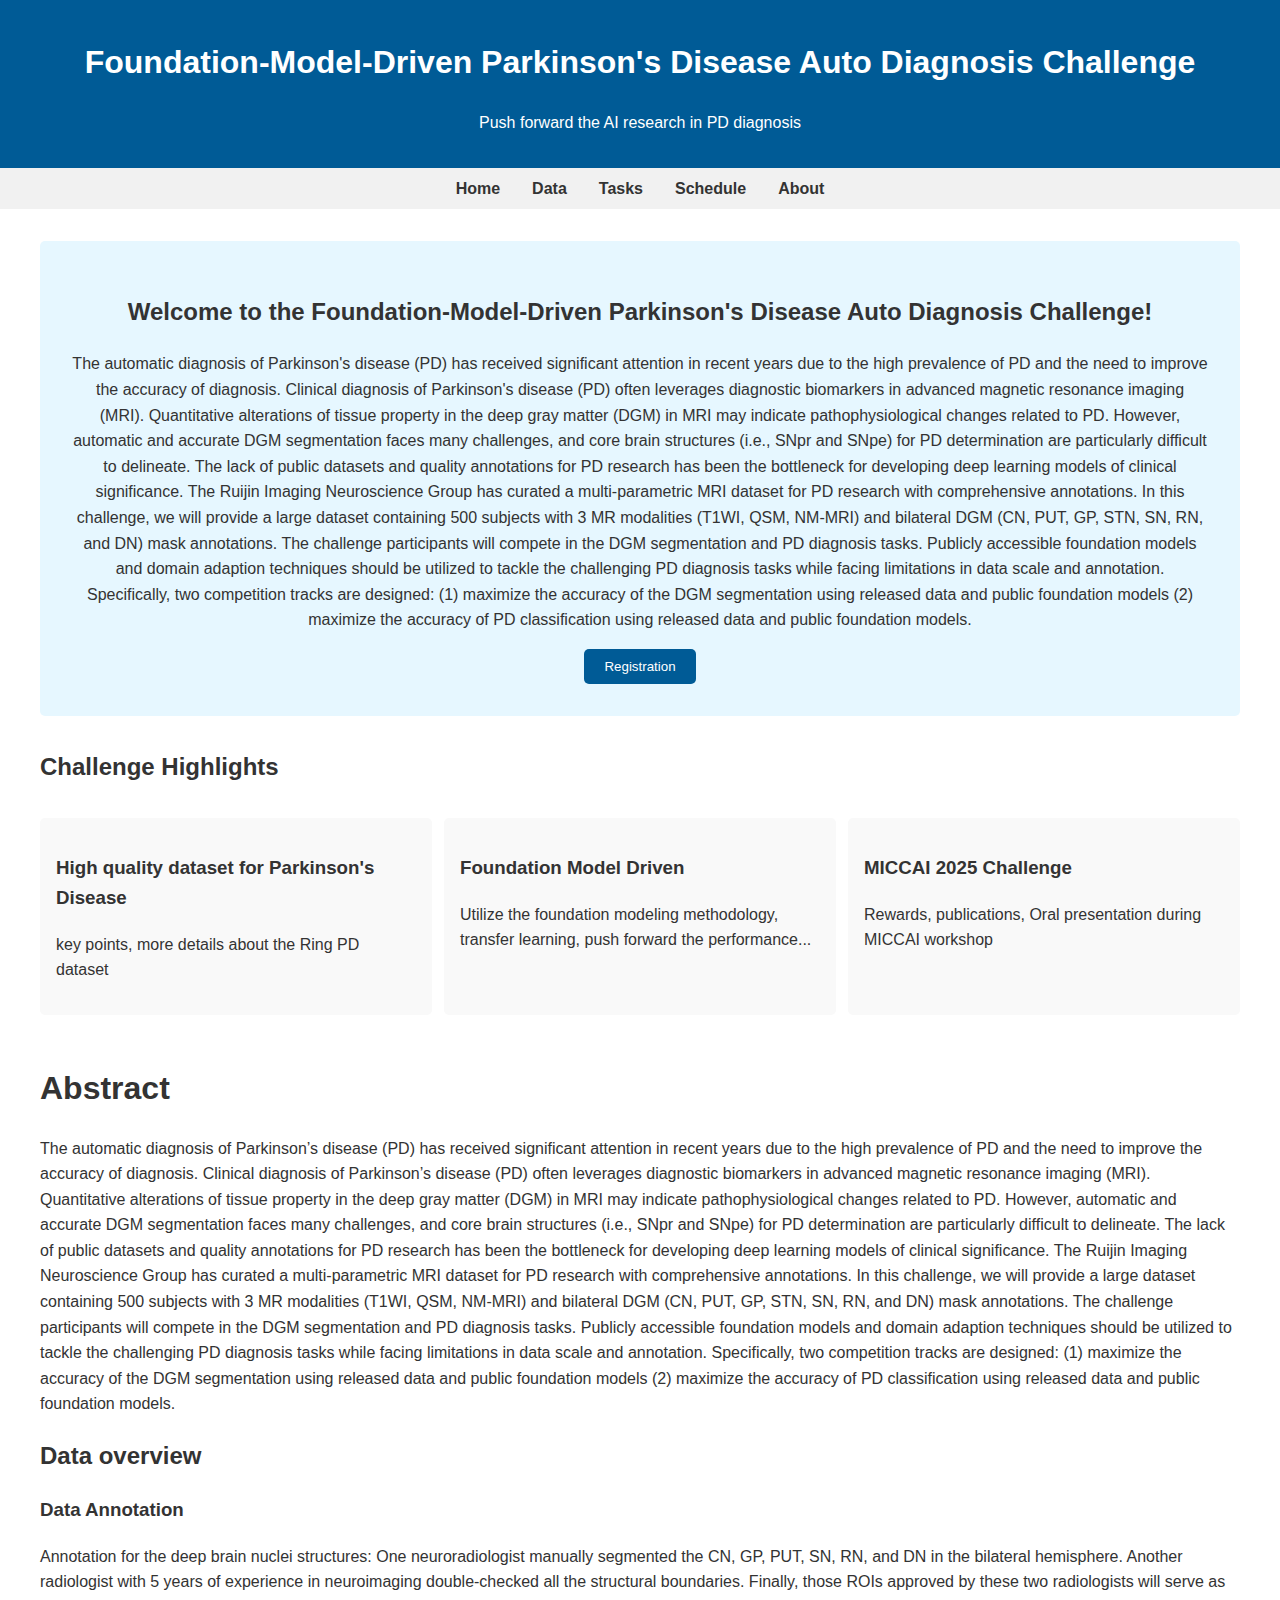
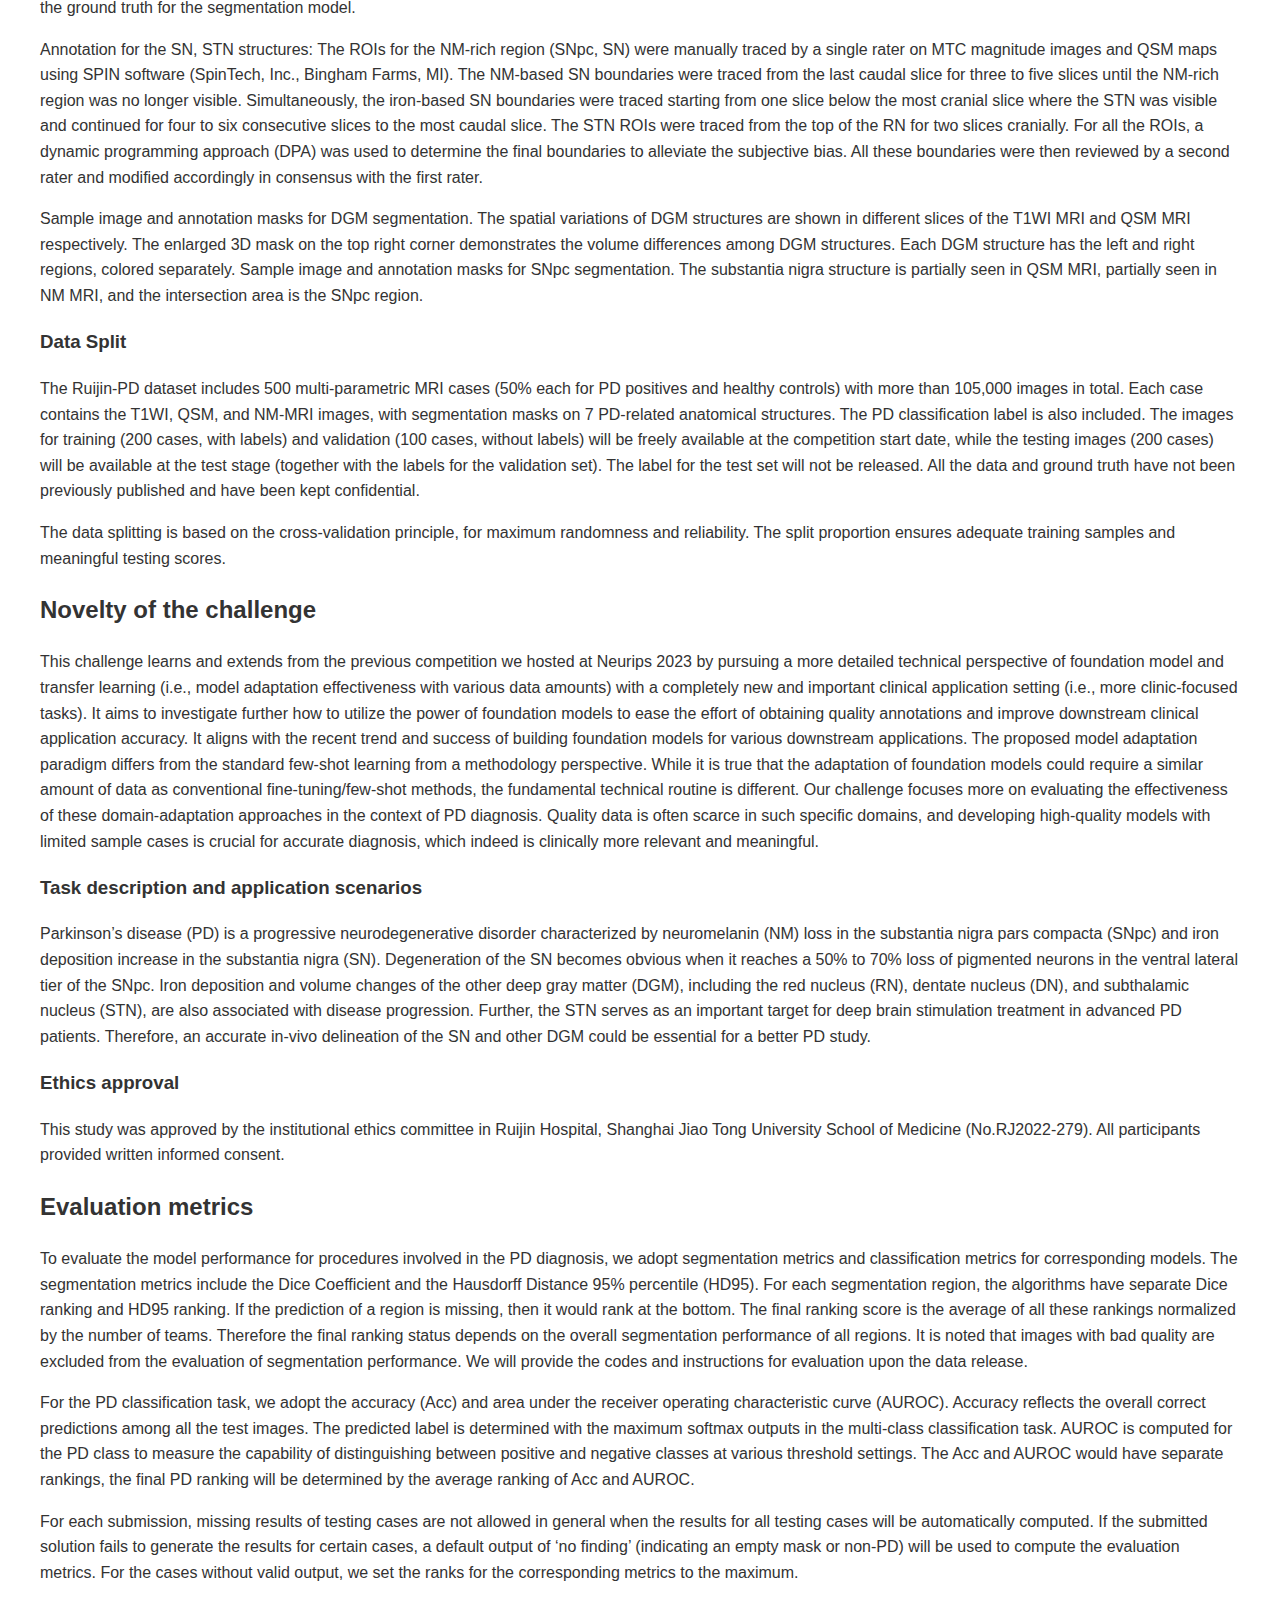
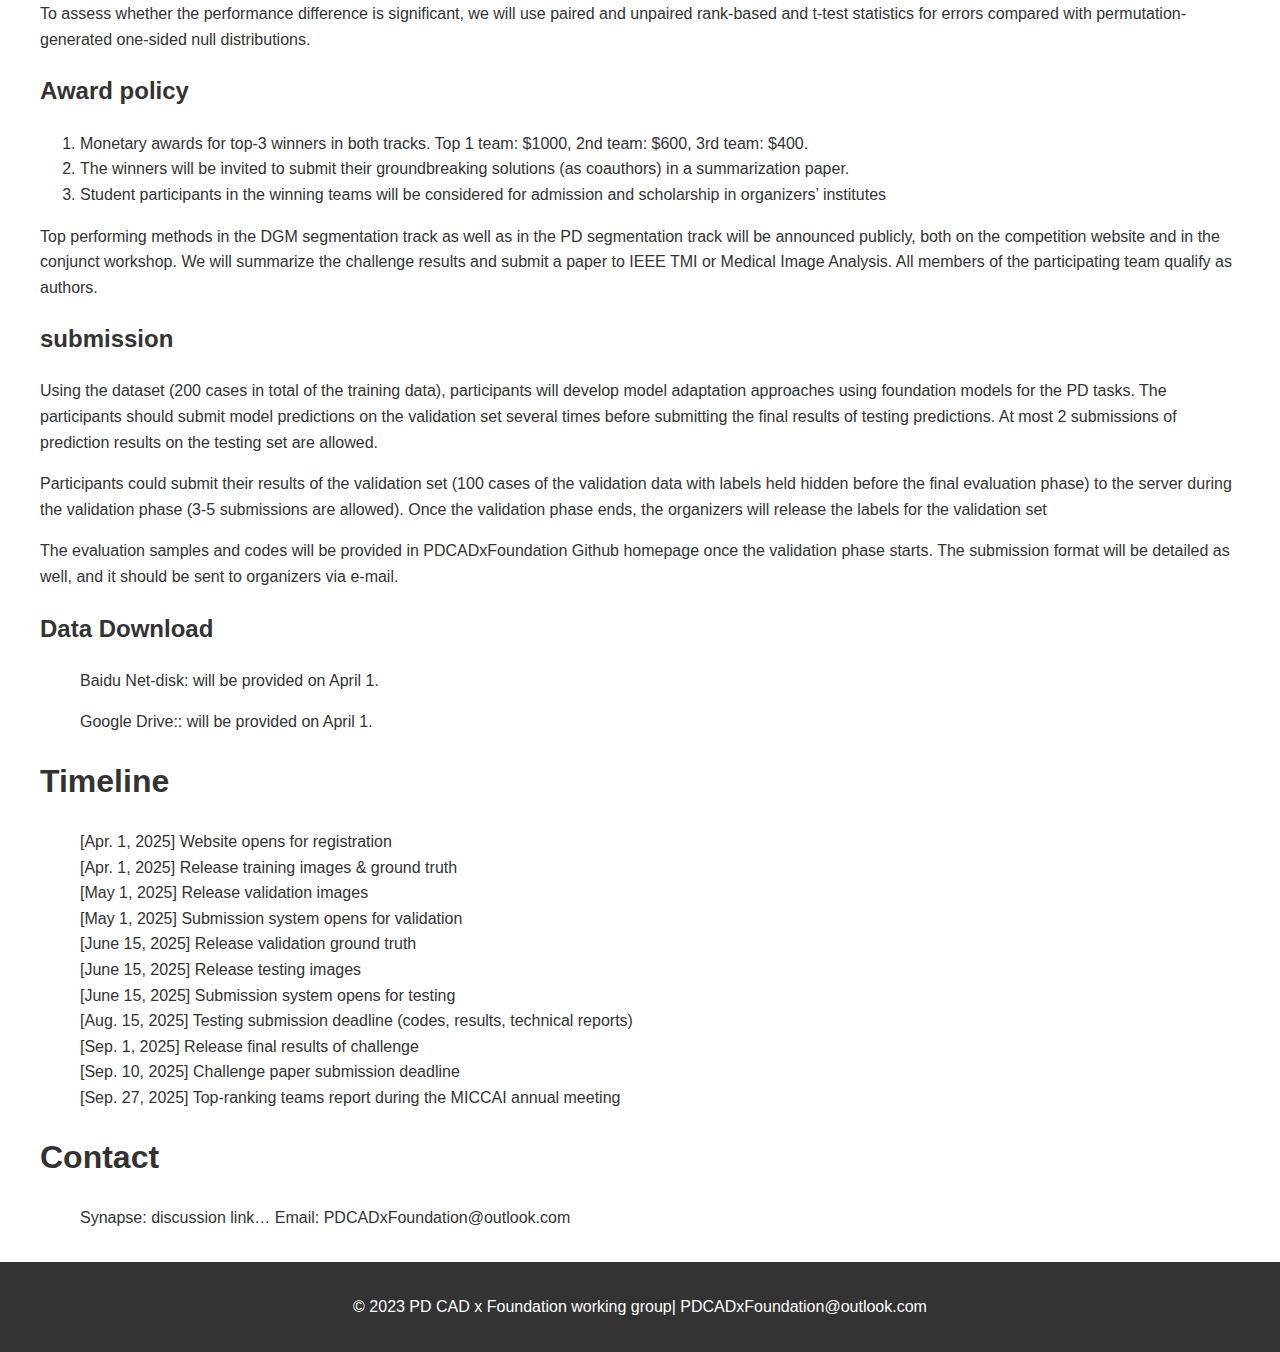
==== challenges/PDCADxFoundation-html/index.html @ 7769166e "deepseek" ====
<!DOCTYPE html>
<html lang="zh-CN">
<head>
    <meta charset="UTF-8">
    <meta name="viewport" content="width=device-width, initial-scale=1.0">
    <title>Foundation-Model-Driven Parkinson's Disease Auto Diagnosis Challenge </title>
    <style>
        body {
            font-family: 'Arial', sans-serif;
            line-height: 1.6;
            margin: 0;
            padding: 0;
            color: #333;
        }
        header {
            background-color: #005b96;
            color: white;
            padding: 1rem 0;
            text-align: center;
        }
        nav {
            background-color: #f1f1f1;
            padding: 0.5rem;
        }
        nav ul {
            list-style-type: none;
            margin: 0;
            padding: 0;
            display: flex;
            justify-content: center;
        }
        nav li {
            margin: 0 1rem;
        }
        nav a {
            text-decoration: none;
            color: #333;
            font-weight: bold;
        }
        nav a:hover {
            color: #005b96;
        }
        .container {
            max-width: 1200px;
            margin: 2rem auto;
            padding: 0 1rem;
        }
        .hero {
            background-color: #e6f7ff;
            padding: 2rem;
            border-radius: 5px;
            margin-bottom: 2rem;
            text-align: center;
        }
        .features {
            display: flex;
            flex-wrap: wrap;
            justify-content: space-between;
            margin-top: 2rem;
        }
        .feature {
            flex-basis: 30%;
            margin-bottom: 1rem;
            padding: 1rem;
            background-color: #f9f9f9;
            border-radius: 5px;
        }
        footer {
            background-color: #333;
            color: white;
            text-align: center;
            padding: 1rem 0;
            margin-top: 2rem;
        }
    </style>
</head>
<body>
    <header>
        <h1>Foundation-Model-Driven Parkinson's Disease Auto Diagnosis Challenge</h1>
        <p>Push forward the AI research in PD diagnosis</p>
    </header>

    <nav>
        <ul>
            <li><a href="index.html">Home</a></li>
            <li><a href="dataset.html">Data</a></li>
            <li><a href="tasks.html">Tasks</a></li>
            <li><a href="schedule.html">Schedule</a></li>
            <li><a href="about.html">About</a></li>
        </ul>
    </nav>

    <div class="container">
        <section class="hero">
            <h2>Welcome to the Foundation-Model-Driven Parkinson's Disease Auto Diagnosis Challenge!</h2>
            <p>
The automatic diagnosis of Parkinson's disease (PD) has received significant attention in recent years due to the
high prevalence of PD and the need to improve the accuracy of diagnosis. Clinical diagnosis of Parkinson's disease
(PD) often leverages diagnostic biomarkers in advanced magnetic resonance imaging (MRI). Quantitative
alterations of tissue property in the deep gray matter (DGM) in MRI may indicate pathophysiological changes
related to PD. However, automatic and accurate DGM segmentation faces many challenges, and core brain
structures (i.e., SNpr and SNpe) for PD determination are particularly difficult to delineate. The lack of public
datasets and quality annotations for PD research has been the bottleneck for developing deep learning models of
clinical significance. The Ruijin Imaging Neuroscience Group has curated a multi-parametric MRI dataset for PD
research with comprehensive annotations. In this challenge, we will provide a large dataset containing 500
subjects with 3 MR modalities (T1WI, QSM, NM-MRI) and bilateral DGM (CN, PUT, GP, STN, SN, RN, and DN) mask
annotations. The challenge participants will compete in the DGM segmentation and PD diagnosis tasks. Publicly
accessible foundation models and domain adaption techniques should be utilized to tackle the challenging PD
diagnosis tasks while facing limitations in data scale and annotation. Specifically, two competition tracks are
designed: (1) maximize the accuracy of the DGM segmentation using released data and public foundation models
(2) maximize the accuracy of PD classification using released data and public foundation models.

</p>
            <button style="background-color: #005b96; color: white; border: none; padding: 10px 20px; border-radius: 5px; cursor: pointer;">Registration</button>
        </section>

        <h2>Challenge Highlights</h2>
        <div class="features">
            <div class="feature">
                <h3>High quality dataset for Parkinson's Disease</h3>
                <p>key points, more details about the Ring PD dataset</p>
            </div>
            <div class="feature">
                <h3>Foundation Model Driven</h3>
                <p>Utilize the foundation modeling methodology, transfer learning, push forward the performance... </p>
            </div>
            <div class="feature">
                <h3>MICCAI 2025 Challenge</h3>
                <p>Rewards, publications, Oral presentation during MICCAI workshop </p>
            </div>
        </div>

        <section style="margin-top: 2rem;">



        <h1 id="abstract">Abstract</h1>
<p>The automatic diagnosis of Parkinson’s disease (PD) has received significant attention in recent years due to the high prevalence of PD and the need to improve the accuracy of diagnosis. Clinical diagnosis of Parkinson’s disease (PD) often leverages diagnostic biomarkers in advanced magnetic resonance imaging (MRI). Quantitative alterations of tissue property in the deep gray matter (DGM) in MRI may indicate pathophysiological changes related to PD. However, automatic and accurate DGM segmentation faces many challenges, and core brain structures (i.e., SNpr and SNpe) for PD determination are particularly difficult to delineate. The lack of public datasets and quality annotations for PD research has been the bottleneck for developing deep learning models of clinical significance. The Ruijin Imaging Neuroscience Group has curated a multi-parametric MRI dataset for PD research with comprehensive annotations. In this challenge, we will provide a large dataset containing 500 subjects with 3 MR modalities (T1WI, QSM, NM-MRI) and bilateral DGM (CN, PUT, GP, STN, SN, RN, and DN) mask annotations. The challenge participants will compete in the DGM segmentation and PD diagnosis tasks. Publicly accessible foundation models and domain adaption techniques should be utilized to tackle the challenging PD diagnosis tasks while facing limitations in data scale and annotation. Specifically, two competition tracks are designed: (1) maximize the accuracy of the DGM segmentation using released data and public foundation models (2) maximize the accuracy of PD classification using released data and public foundation models.</p>
<h2 id="data-overview">Data overview</h2>
<h3 id="data-annotation">Data Annotation</h3>
<p>Annotation for the deep brain nuclei structures: One neuroradiologist manually segmented the CN, GP, PUT, SN, RN, and DN in the bilateral hemisphere. Another radiologist with 5 years of experience in neuroimaging double-checked all the structural boundaries. Finally, those ROIs approved by these two radiologists will serve as the ground truth for the segmentation model.</p>
<p>Annotation for the SN, STN structures: The ROIs for the NM-rich region (SNpc, SN) were manually traced by a single rater on MTC magnitude images and QSM maps using SPIN software (SpinTech, Inc., Bingham Farms, MI). The NM-based SN boundaries were traced from the last caudal slice for three to five slices until the NM-rich region was no longer visible. Simultaneously, the iron-based SN boundaries were traced starting from one slice below the most cranial slice where the STN was visible and continued for four to six consecutive slices to the most caudal slice. The STN ROIs were traced from the top of the RN for two slices cranially. For all the ROIs, a dynamic programming approach (DPA) was used to determine the final boundaries to alleviate the subjective bias. All these boundaries were then reviewed by a second rater and modified accordingly in consensus with the first rater.</p>
<p>Sample image and annotation masks for DGM segmentation. The spatial variations of DGM structures are shown in different slices of the T1WI MRI and QSM MRI respectively. The enlarged 3D mask on the top right corner demonstrates the volume differences among DGM structures. Each DGM structure has the left and right regions, colored separately. Sample image and annotation masks for SNpc segmentation. The substantia nigra structure is partially seen in QSM MRI, partially seen in NM MRI, and the intersection area is the SNpc region.</p>
<h3 id="data-split">Data Split</h3>
<p>The Ruijin-PD dataset includes 500 multi-parametric MRI cases (50% each for PD positives and healthy controls) with more than 105,000 images in total. Each case contains the T1WI, QSM, and NM-MRI images, with segmentation masks on 7 PD-related anatomical structures. The PD classification label is also included. The images for training (200 cases, with labels) and validation (100 cases, without labels) will be freely available at the competition start date, while the testing images (200 cases) will be available at the test stage (together with the labels for the validation set). The label for the test set will not be released. All the data and ground truth have not been previously published and have been kept confidential.</p>
<p>The data splitting is based on the cross-validation principle, for maximum randomness and reliability. The split proportion ensures adequate training samples and meaningful testing scores.</p>
<h2 id="novelty-of-the-challenge">Novelty of the challenge</h2>
<p>This challenge learns and extends from the previous competition we hosted at Neurips 2023 by pursuing a more detailed technical perspective of foundation model and transfer learning (i.e., model adaptation effectiveness with various data amounts) with a completely new and important clinical application setting (i.e., more clinic-focused tasks). It aims to investigate further how to utilize the power of foundation models to ease the effort of obtaining quality annotations and improve downstream clinical application accuracy. It aligns with the recent trend and success of building foundation models for various downstream applications. The proposed model adaptation paradigm differs from the standard few-shot learning from a methodology perspective. While it is true that the adaptation of foundation models could require a similar amount of data as conventional fine-tuning/few-shot methods, the fundamental technical routine is different. Our challenge focuses more on evaluating the effectiveness of these domain-adaptation approaches in the context of PD diagnosis. Quality data is often scarce in such specific domains, and developing high-quality models with limited sample cases is crucial for accurate diagnosis, which indeed is clinically more relevant and meaningful.</p>
<h3 id="task-description-and-application-scenarios">Task description and application scenarios</h3>
<p>Parkinson’s disease (PD) is a progressive neurodegenerative disorder characterized by neuromelanin (NM) loss in the substantia nigra pars compacta (SNpc) and iron deposition increase in the substantia nigra (SN). Degeneration of the SN becomes obvious when it reaches a 50% to 70% loss of pigmented neurons in the ventral lateral tier of the SNpc. Iron deposition and volume changes of the other deep gray matter (DGM), including the red nucleus (RN), dentate nucleus (DN), and subthalamic nucleus (STN), are also associated with disease progression. Further, the STN serves as an important target for deep brain stimulation treatment in advanced PD patients. Therefore, an accurate in-vivo delineation of the SN and other DGM could be essential for a better PD study.</p>
<h3 id="ethics-approval">Ethics approval</h3>
<p>This study was approved by the institutional ethics committee in Ruijin Hospital, Shanghai Jiao Tong University School of Medicine (No.RJ2022-279). All participants provided written informed consent.</p>
<h2 id="evaluation-metrics">Evaluation metrics</h2>
<p>To evaluate the model performance for procedures involved in the PD diagnosis, we adopt segmentation metrics and classification metrics for corresponding models. The segmentation metrics include the Dice Coefficient and the Hausdorff Distance 95% percentile (HD95). For each segmentation region, the algorithms have separate Dice ranking and HD95 ranking. If the prediction of a region is missing, then it would rank at the bottom. The final ranking score is the average of all these rankings normalized by the number of teams. Therefore the final ranking status depends on the overall segmentation performance of all regions. It is noted that images with bad quality are excluded from the evaluation of segmentation performance. We will provide the codes and instructions for evaluation upon the data release.</p>
<p>For the PD classification task, we adopt the accuracy (Acc) and area under the receiver operating characteristic curve (AUROC). Accuracy reflects the overall correct predictions among all the test images. The predicted label is determined with the maximum softmax outputs in the multi-class classification task. AUROC is computed for the PD class to measure the capability of distinguishing between positive and negative classes at various threshold settings. The Acc and AUROC would have separate rankings, the final PD ranking will be determined by the average ranking of Acc and AUROC.</p>
<p>For each submission, missing results of testing cases are not allowed in general when the results for all testing cases will be automatically computed. If the submitted solution fails to generate the results for certain cases, a default output of ‘no finding’ (indicating an empty mask or non-PD) will be used to compute the evaluation metrics. For the cases without valid output, we set the ranks for the corresponding metrics to the maximum.</p>
<p>To assess whether the performance difference is significant, we will use paired and unpaired rank-based and t-test statistics for errors compared with permutation-generated one-sided null distributions.</p>
<h2 id="award-policy">Award policy</h2>
<ol type="1">
<li>Monetary awards for top-3 winners in both tracks. Top 1 team: $1000, 2nd team: $600, 3rd team: $400.<br />
</li>
<li>The winners will be invited to submit their groundbreaking solutions (as coauthors) in a summarization paper.</li>
<li>Student participants in the winning teams will be considered for admission and scholarship in organizers’ institutes</li>
</ol>
<p>Top performing methods in the DGM segmentation track as well as in the PD segmentation track will be announced publicly, both on the competition website and in the conjunct workshop. We will summarize the challenge results and submit a paper to IEEE TMI or Medical Image Analysis. All members of the participating team qualify as authors.</p>
<h2 id="submission">submission</h2>
<p>Using the dataset (200 cases in total of the training data), participants will develop model adaptation approaches using foundation models for the PD tasks. The participants should submit model predictions on the validation set several times before submitting the final results of testing predictions. At most 2 submissions of prediction results on the testing set are allowed.</p>
<p>Participants could submit their results of the validation set (100 cases of the validation data with labels held hidden before the final evaluation phase) to the server during the validation phase (3-5 submissions are allowed). Once the validation phase ends, the organizers will release the labels for the validation set</p>
<p>The evaluation samples and codes will be provided in PDCADxFoundation Github homepage once the validation phase starts. The submission format will be detailed as well, and it should be sent to organizers via e-mail.</p>
<h2 id="data-download">Data Download</h2>
<blockquote>
<p>Baidu Net-disk: will be provided on April 1.</p>
<p>Google Drive:: will be provided on April 1.</p>
</blockquote>
<h1 id="timeline">Timeline</h1>
<blockquote>
<p>[Apr. 1, 2025] Website opens for registration<br />
[Apr. 1, 2025] Release training images &amp; ground truth<br />
[May 1, 2025] Release validation images<br />
[May 1, 2025] Submission system opens for validation<br />
[June 15, 2025] Release validation ground truth<br />
[June 15, 2025] Release testing images<br />
[June 15, 2025] Submission system opens for testing<br />
[Aug. 15, 2025] Testing submission deadline (codes, results, technical reports)<br />
[Sep. 1, 2025] Release final results of challenge<br />
[Sep. 10, 2025] Challenge paper submission deadline<br />
[Sep. 27, 2025] Top-ranking teams report during the MICCAI annual meeting<br />
</p>
</blockquote>
<h1 id="contact">Contact</h1>
<blockquote>
<p>Synapse: discussion link… Email: PDCADxFoundation@outlook.com</p>
</blockquote>


        </section>

    </div>

    <footer>
        <p>&copy; 2023 PD CAD x Foundation working group| PDCADxFoundation@outlook.com  </p>
    </footer>
</body>
</html>
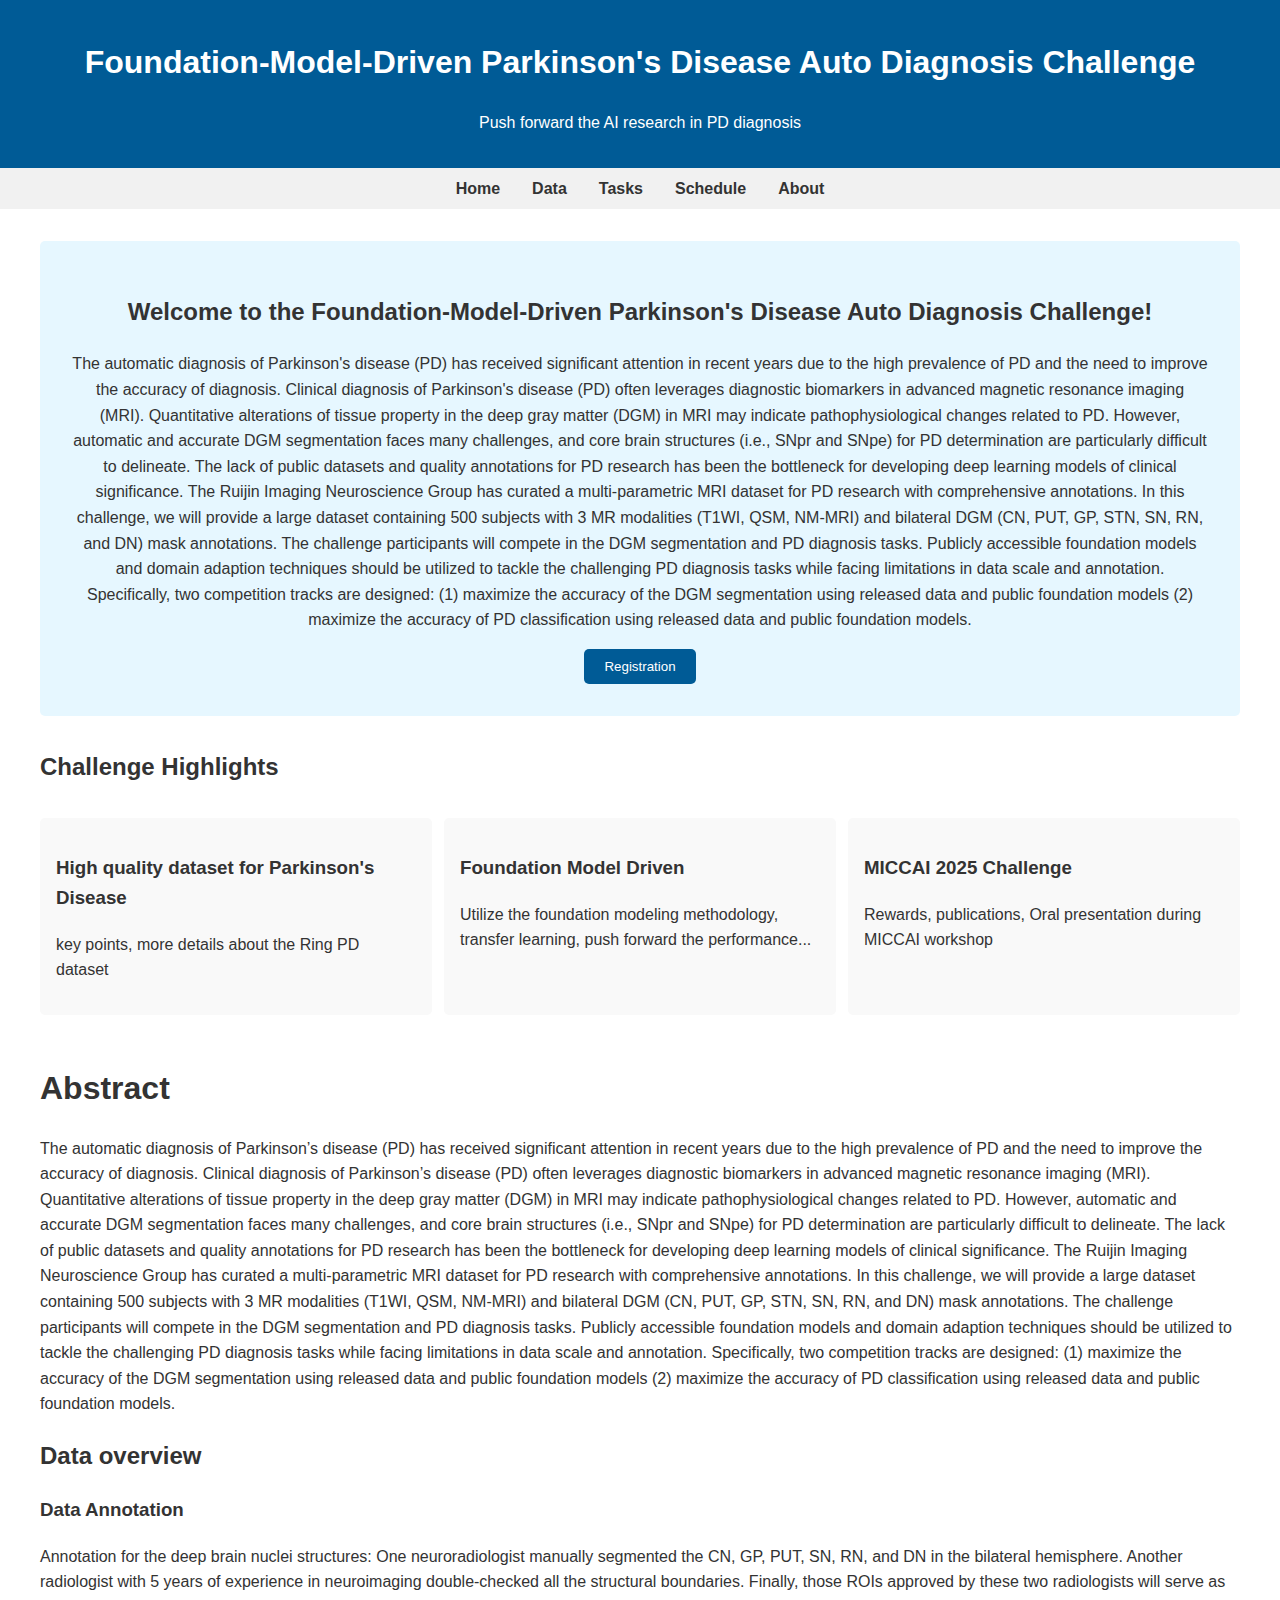
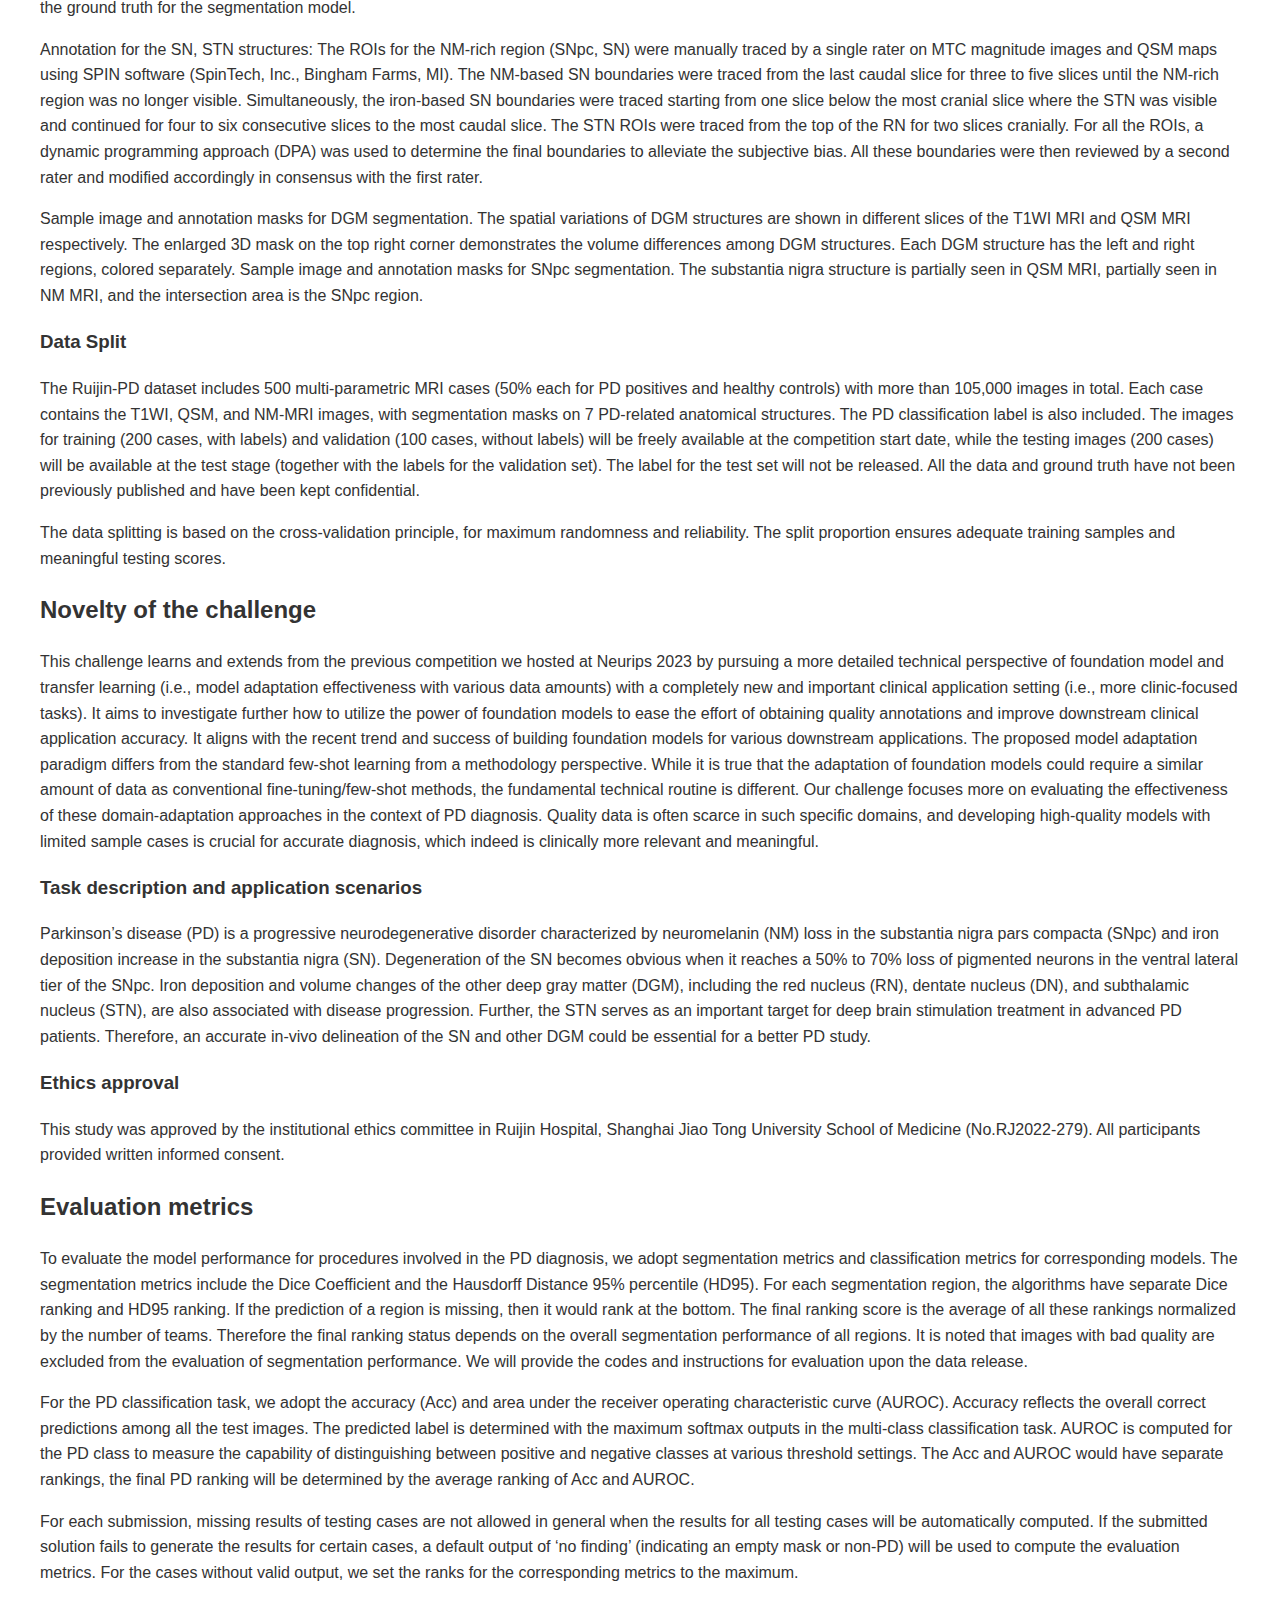
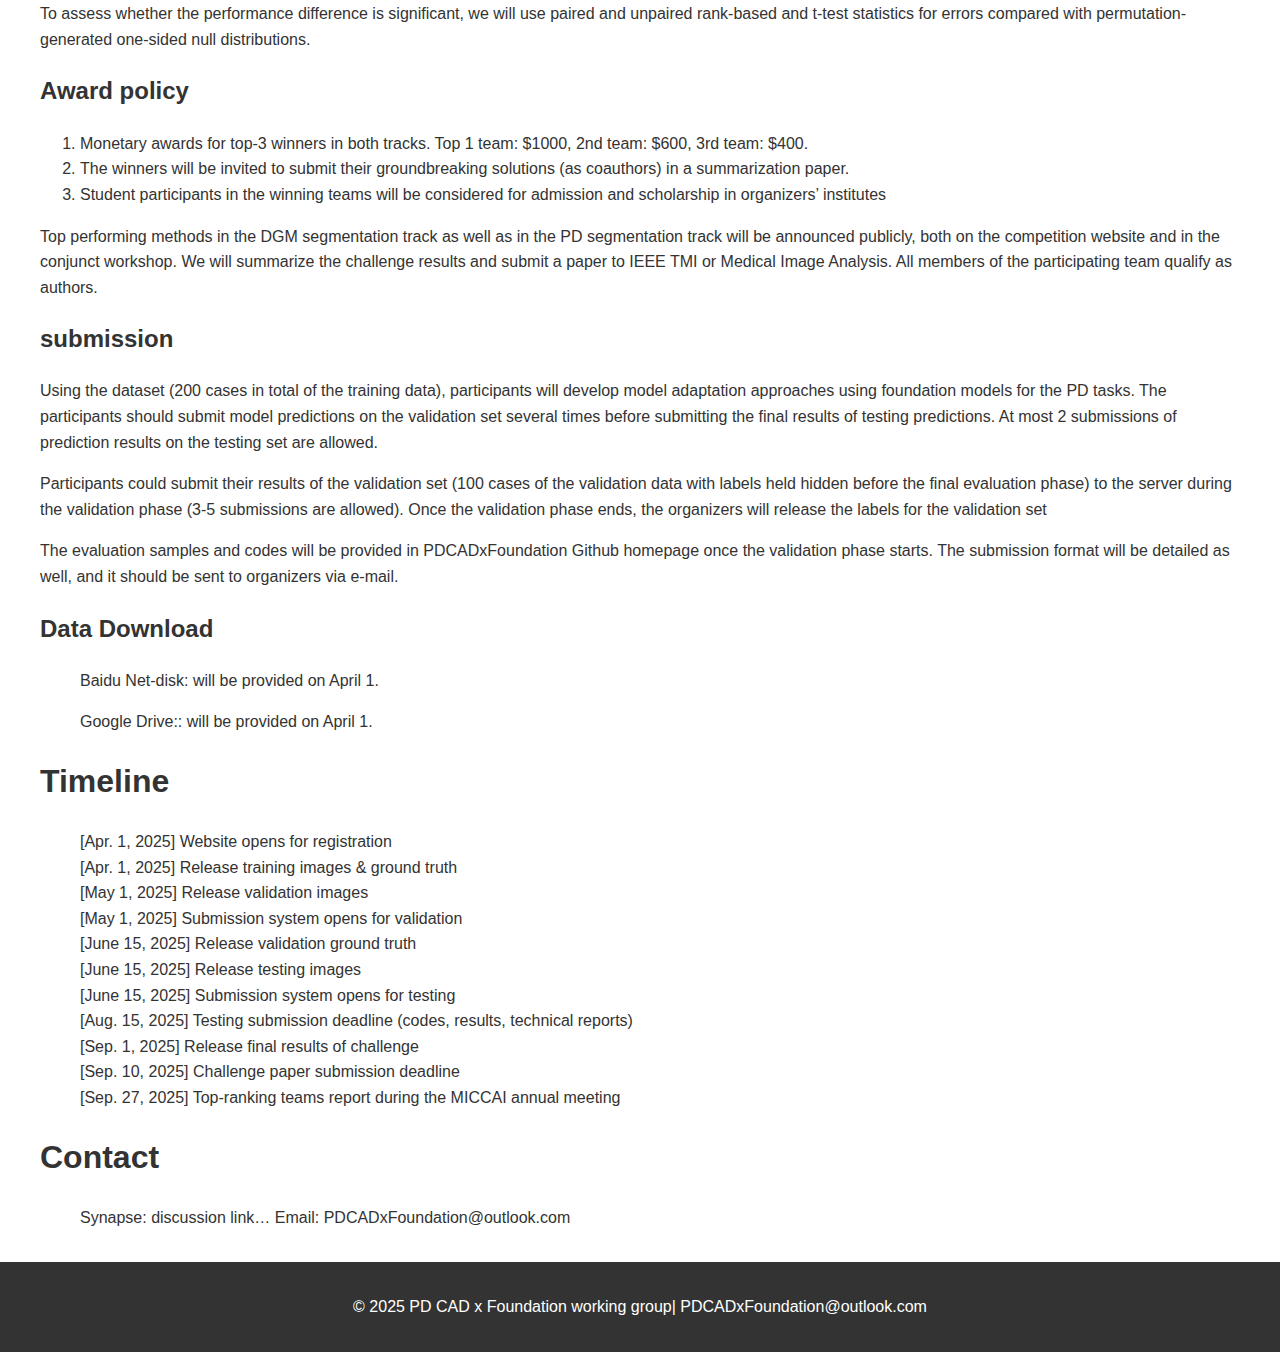
==== commit f0cafc2b: "deepseek" ====
--- a/challenges/PDCADxFoundation-html/index.html
+++ b/challenges/PDCADxFoundation-html/index.html
@@ -198,7 +198,7 @@
     </div>
 
     <footer>
-        <p>&copy; 2023 PD CAD x Foundation working group| PDCADxFoundation@outlook.com  </p>
+        <p>&copy; 2025 PD CAD x Foundation working group| PDCADxFoundation@outlook.com  </p>
     </footer>
 </body>
 </html>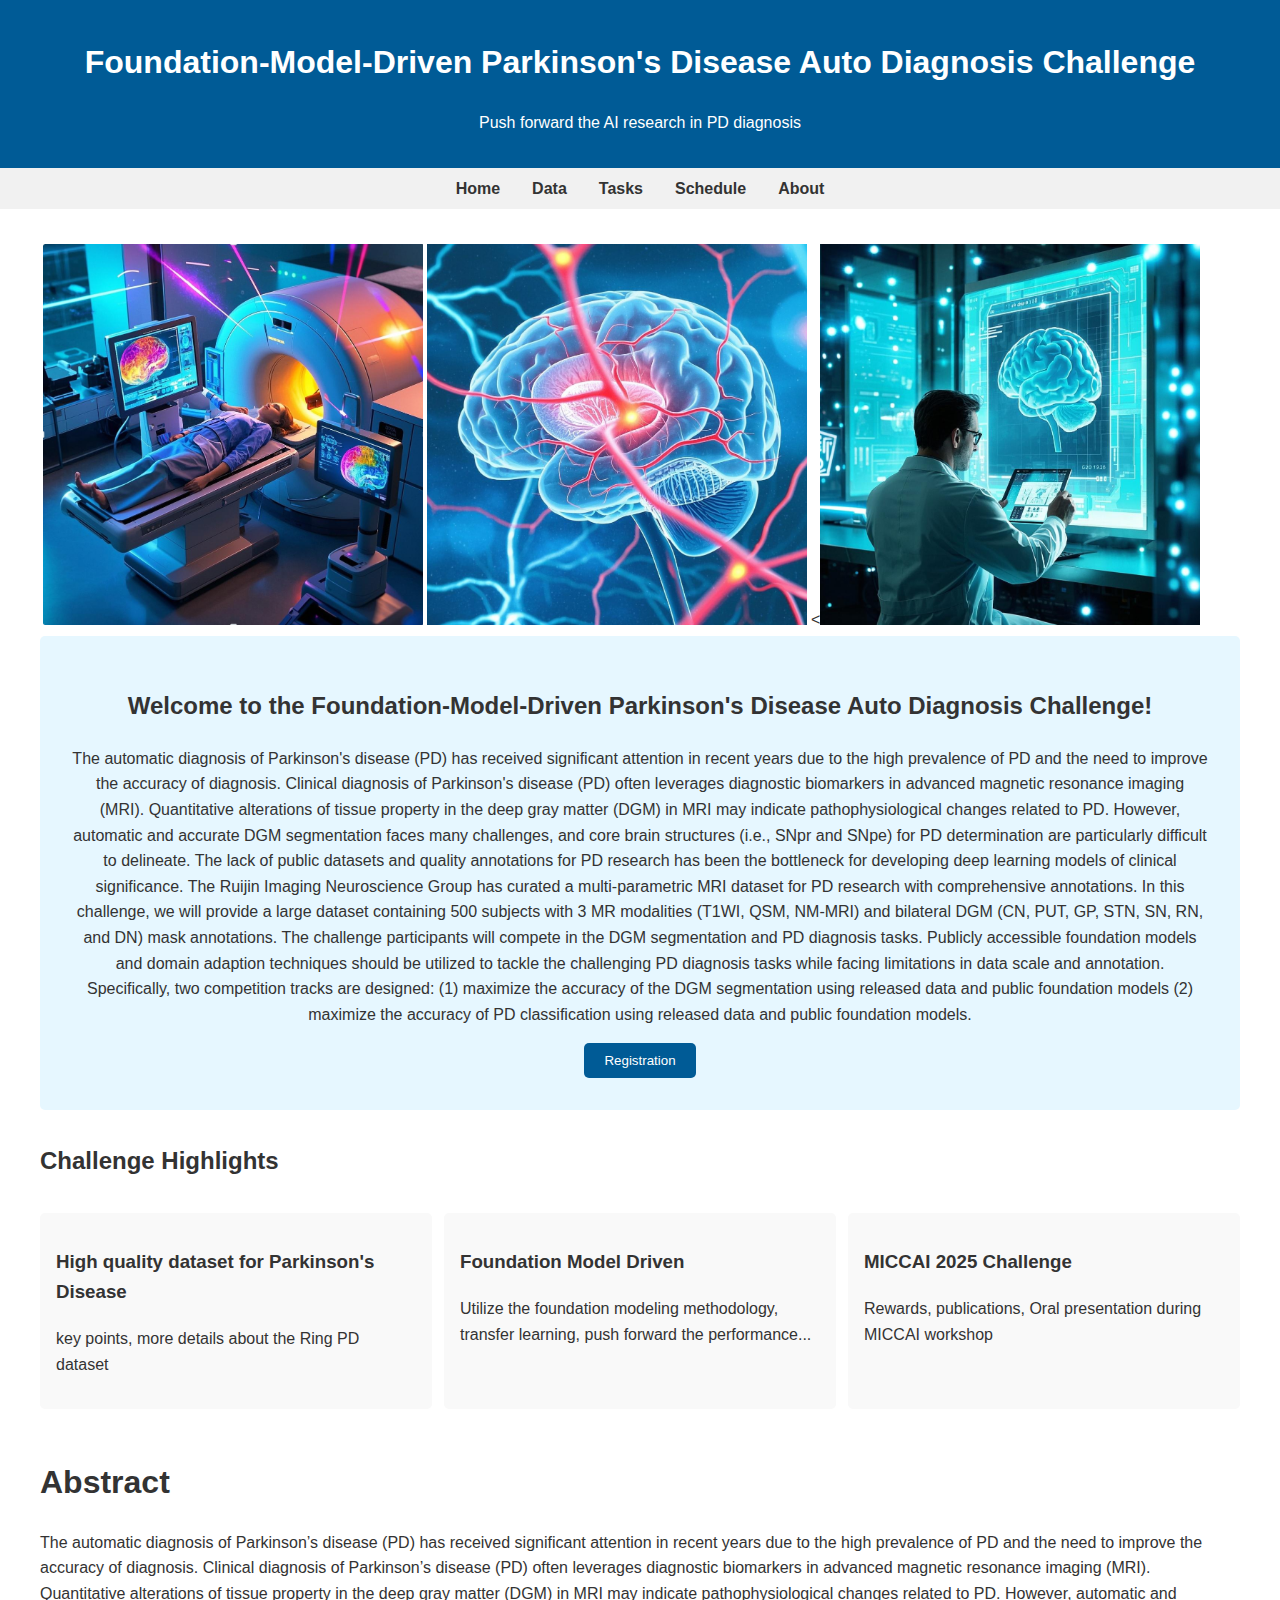
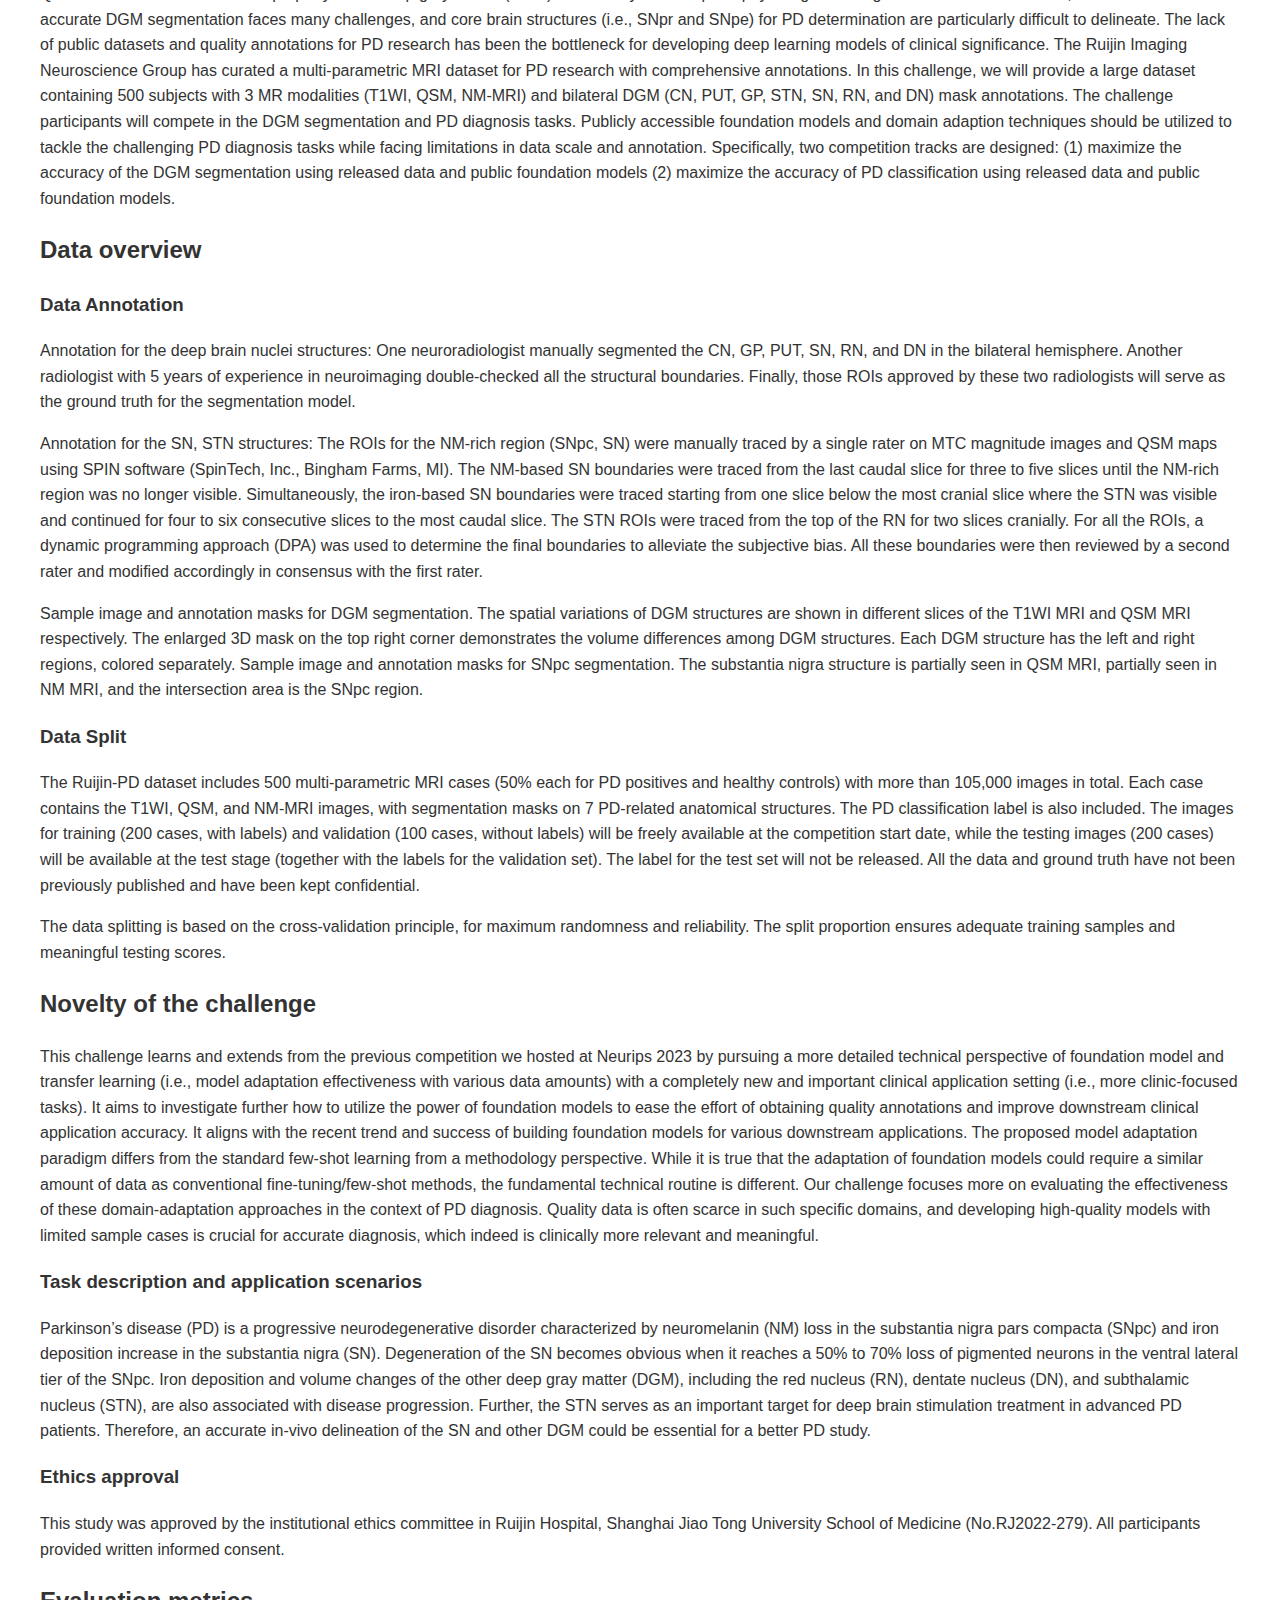
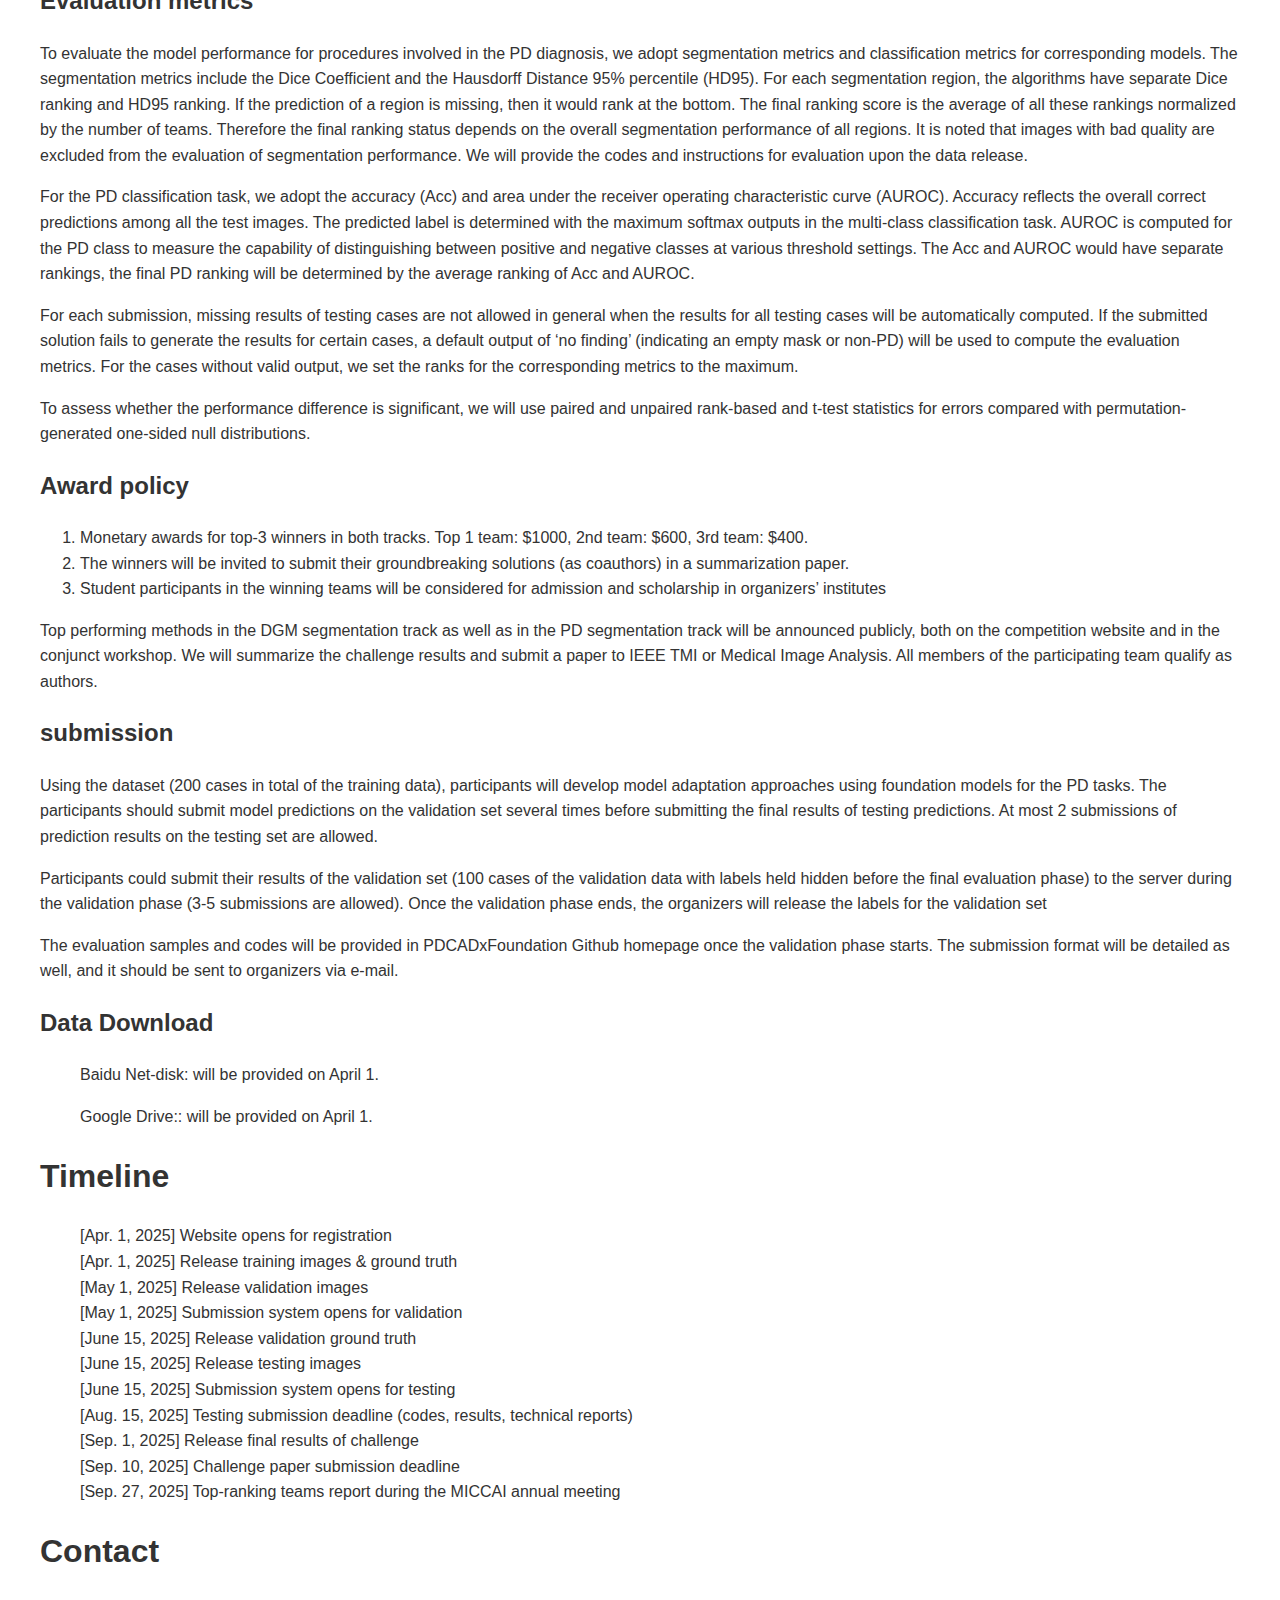
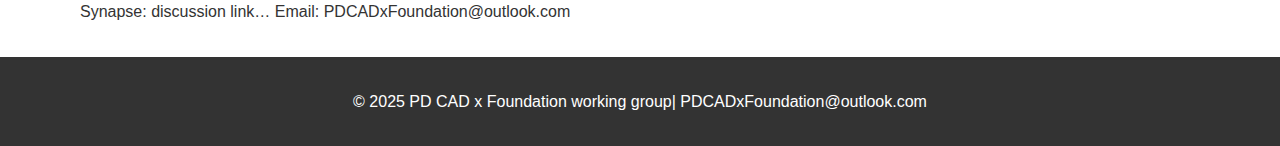
==== commit cb2b88bc: "images" ====
--- a/challenges/PDCADxFoundation-html/index.html
+++ b/challenges/PDCADxFoundation-html/index.html
@@ -90,7 +90,19 @@
         </ul>
     </nav>
 
+
+
     <div class="container">
+
+        <table>
+        <tr>
+        <td><img src="images/example-scan.png" width="380"  alt="Analysis" /></td>
+        <td><img src="images/example-brain.png" width="380"  alt="Analysis" /></td>
+        <td><<img src="images/example-analysis.png"  width="380" alt="Analysis" /></td>
+        </tr>
+        </table>
+
+
         <section class="hero">
             <h2>Welcome to the Foundation-Model-Driven Parkinson's Disease Auto Diagnosis Challenge!</h2>
             <p>
@@ -129,6 +141,26 @@
                 <p>Rewards, publications, Oral presentation during MICCAI workshop </p>
             </div>
         </div>
+
+
+
+
+<!--        <div class="examples">-->
+<!--            <div class="example">-->
+<!--                <img src="images/example-scan.png" width="200"  alt="Analysis" />-->
+<!--            </div>-->
+<!--            <div class="example">-->
+<!--                <img src="images/example-brain.png" width="200"  alt="Analysis" />-->
+<!--            </div>-->
+<!--            <div class="example">-->
+<!--                <<img src="images/example-analysis.png"  width="200" alt="Analysis" />-->
+<!--            </div>-->
+<!--        </div>-->
+
+
+
+
+
 
         <section style="margin-top: 2rem;">
 
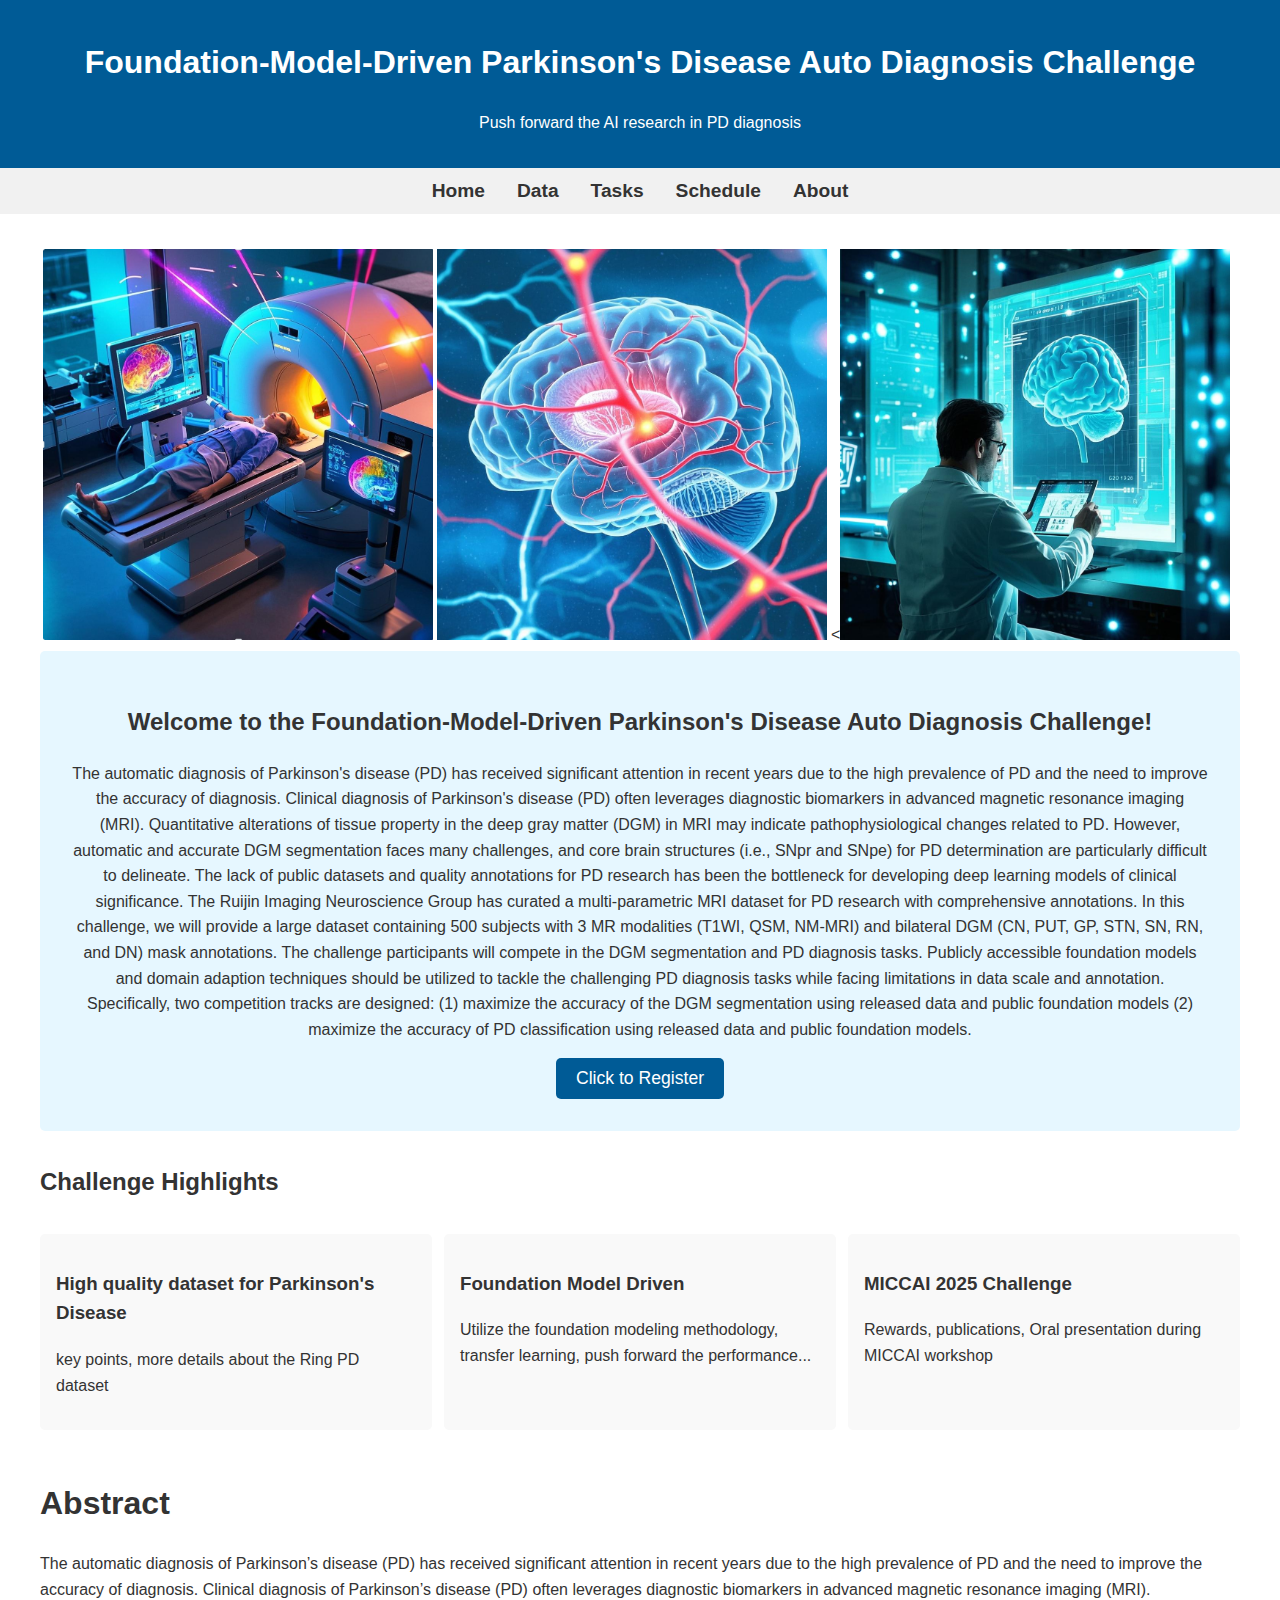
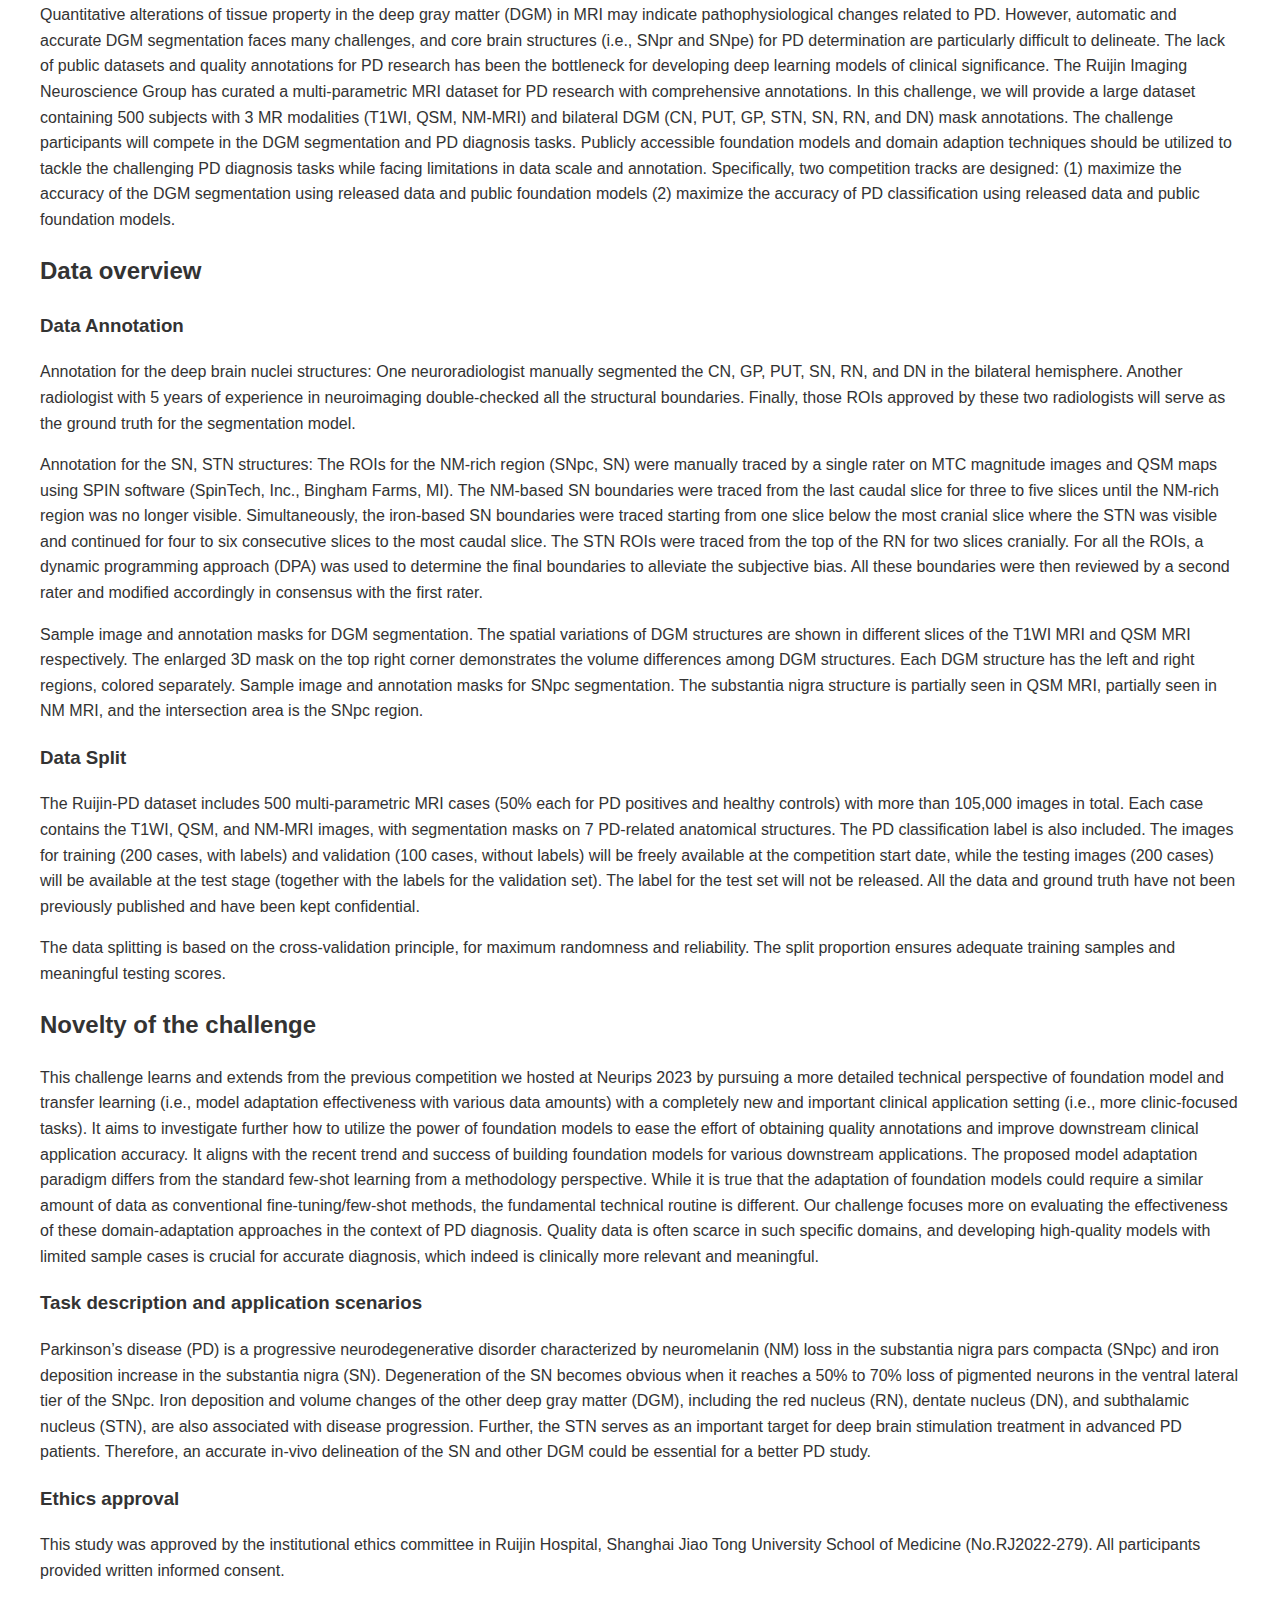
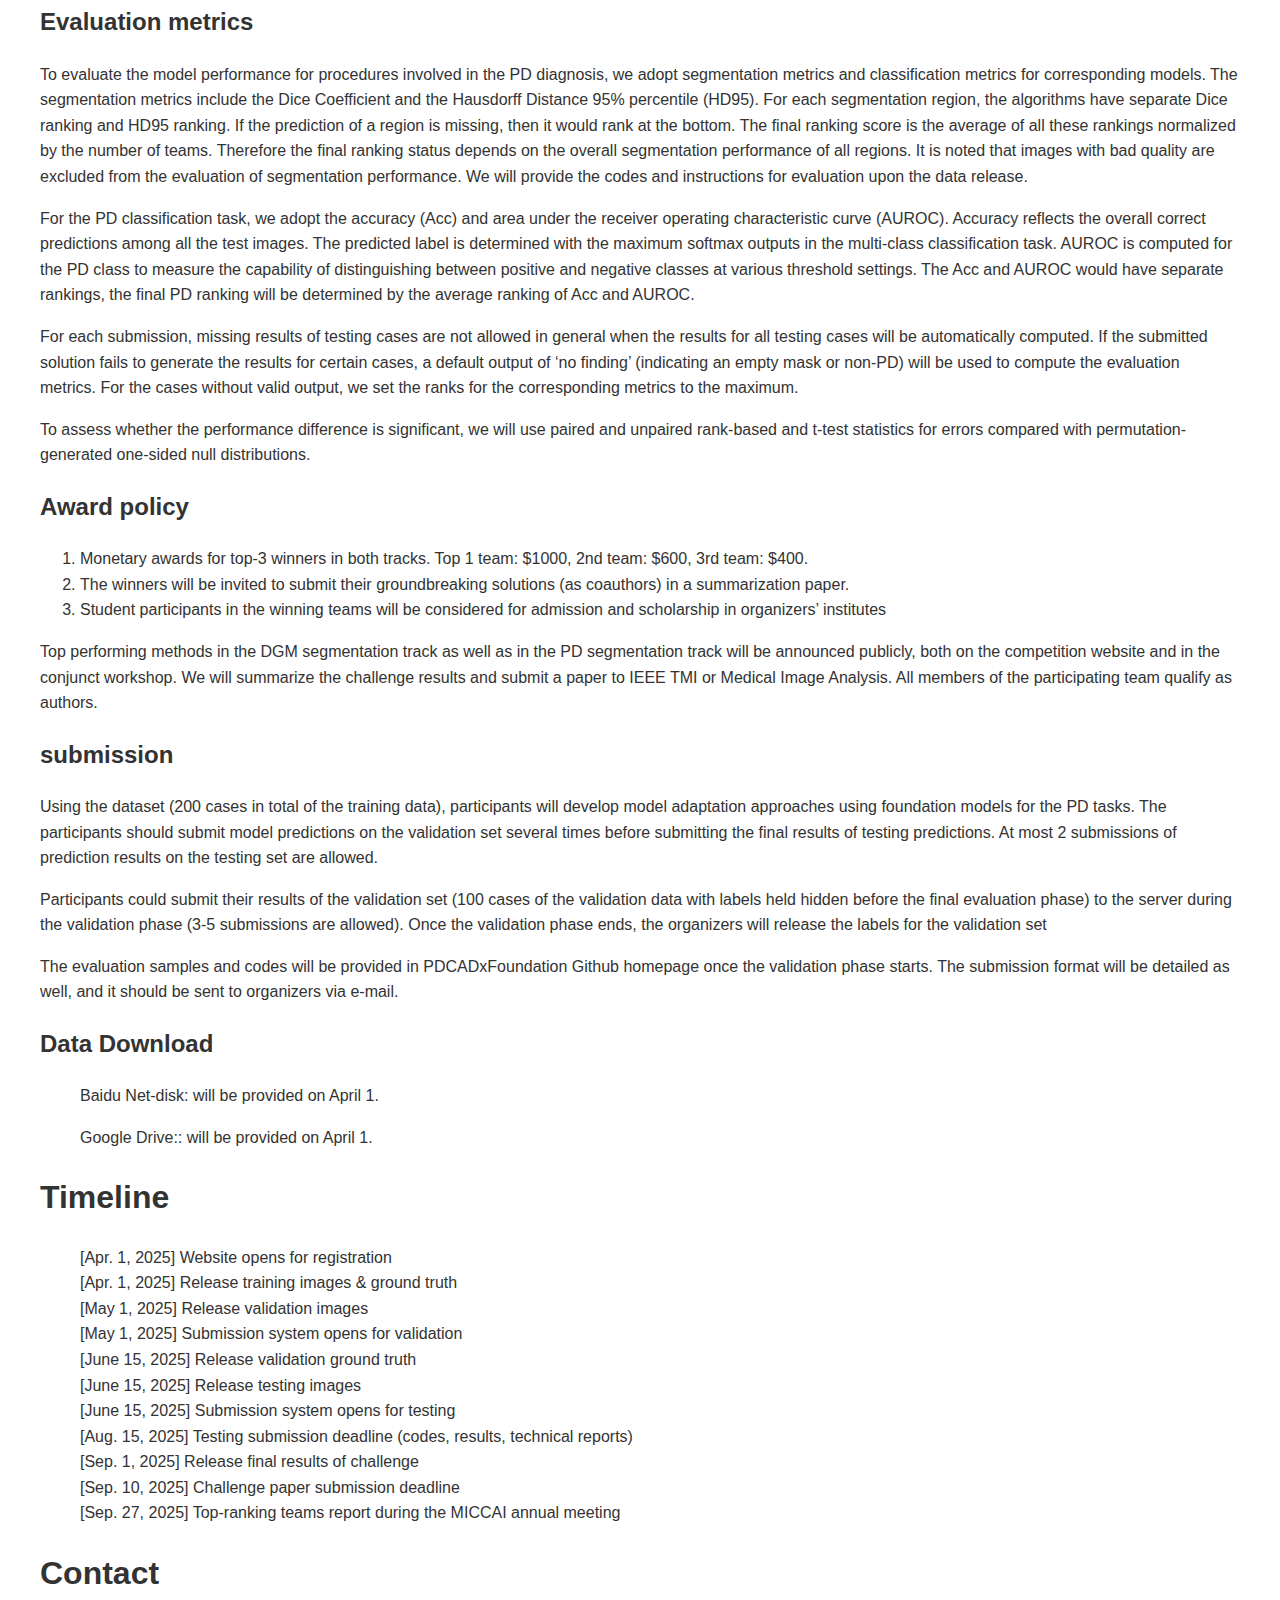
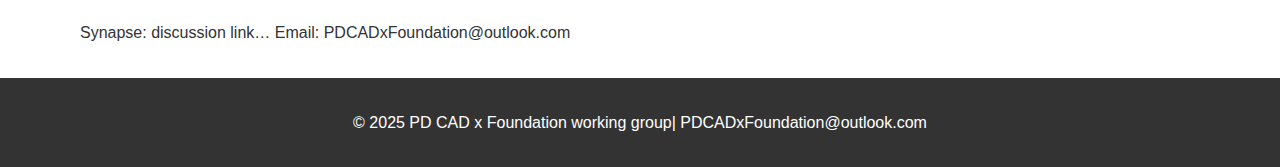
==== commit 13605958: "markdown" ====
--- a/challenges/PDCADxFoundation-html/index.html
+++ b/challenges/PDCADxFoundation-html/index.html
@@ -82,11 +82,11 @@
 
     <nav>
         <ul>
-            <li><a href="index.html">Home</a></li>
-            <li><a href="dataset.html">Data</a></li>
-            <li><a href="tasks.html">Tasks</a></li>
-            <li><a href="schedule.html">Schedule</a></li>
-            <li><a href="about.html">About</a></li>
+            <li><a href="index.html" style="font-size:1.2em; ">Home</a></li>
+            <li><a href="dataset.html" style="font-size:1.2em; ">Data</a></li>
+            <li><a href="tasks.html" style="font-size:1.2em; ">Tasks</a></li>
+            <li><a href="schedule.html" style="font-size:1.2em; ">Schedule</a></li>
+            <li><a href="about.html" style="font-size:1.2em; ">About</a></li>
         </ul>
     </nav>
 
@@ -96,9 +96,9 @@
 
         <table>
         <tr>
-        <td><img src="images/example-scan.png" width="380"  alt="Analysis" /></td>
-        <td><img src="images/example-brain.png" width="380"  alt="Analysis" /></td>
-        <td><<img src="images/example-analysis.png"  width="380" alt="Analysis" /></td>
+        <td><img src="images/example-scan.png" width="390"  alt="Analysis" /></td>
+        <td><img src="images/example-brain.png" width="390"  alt="Analysis" /></td>
+        <td><<img src="images/example-analysis.png"  width="390" alt="Analysis" /></td>
         </tr>
         </table>
 
@@ -122,8 +122,9 @@
 designed: (1) maximize the accuracy of the DGM segmentation using released data and public foundation models
 (2) maximize the accuracy of PD classification using released data and public foundation models.
 
+
 </p>
-            <button style="background-color: #005b96; color: white; border: none; padding: 10px 20px; border-radius: 5px; cursor: pointer;">Registration</button>
+            <button style="font-size:1.1em; background-color: #005b96; color: white; border: none; padding: 10px 20px; border-radius: 5px; cursor: pointer;" onclick="window.open('https://www.wjx.top/vm/eZnlCCv.aspx#', '_blank')"> Click to Register </button>
         </section>
 
         <h2>Challenge Highlights</h2>
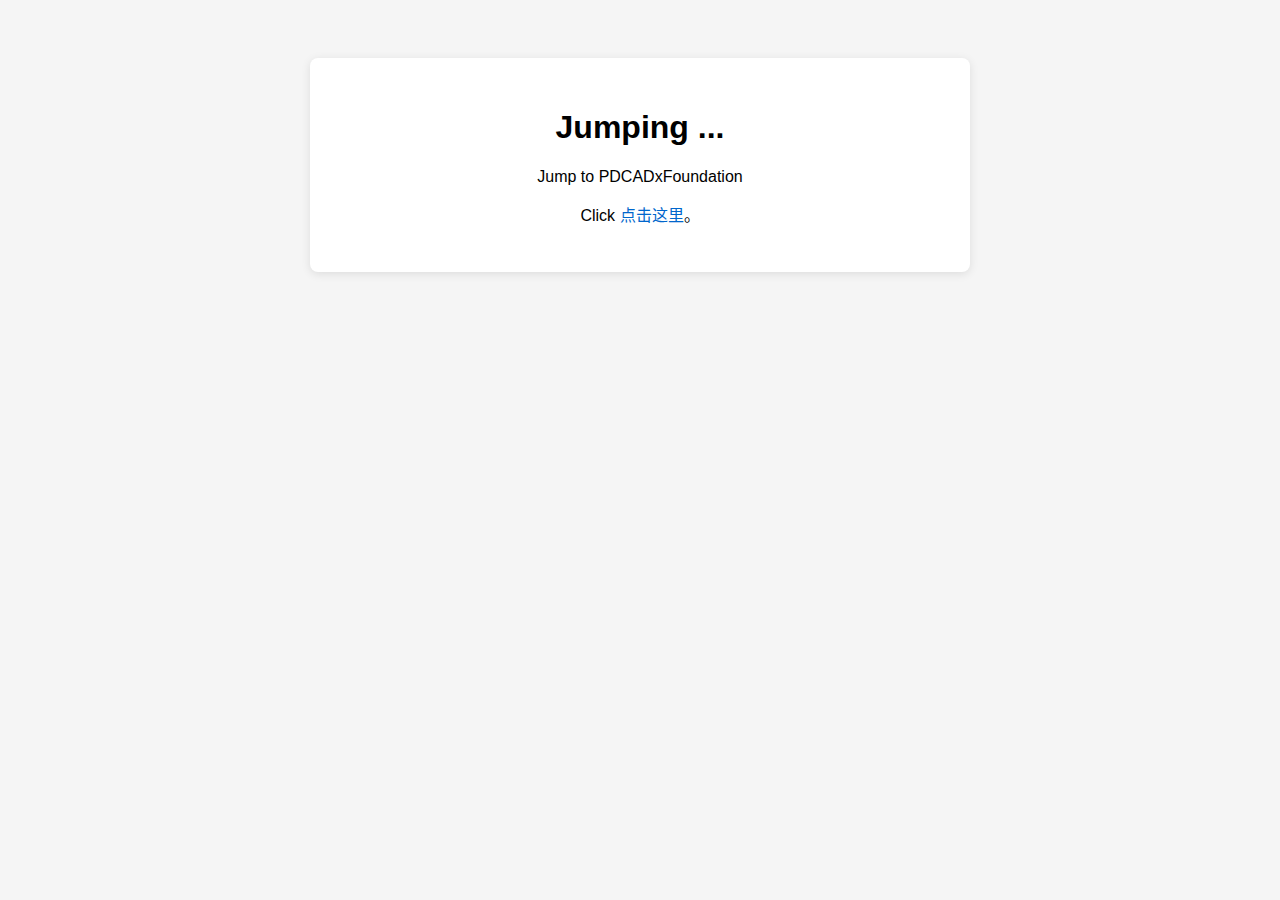
==== commit 78158373: "PDCADxFoundation" ====
--- a/challenges/PDCADxFoundation-html/index.html
+++ b/challenges/PDCADxFoundation-html/index.html
@@ -2,236 +2,37 @@
 <html lang="zh-CN">
 <head>
     <meta charset="UTF-8">
-    <meta name="viewport" content="width=device-width, initial-scale=1.0">
-    <title>Foundation-Model-Driven Parkinson's Disease Auto Diagnosis Challenge </title>
+    <meta http-equiv="refresh" content="5; url=https://ruijin-imit.github.io/challenges/PDCADxFoundation-MICCAI2025/">
+    <title>Jumping ...</title>
     <style>
         body {
-            font-family: 'Arial', sans-serif;
-            line-height: 1.6;
-            margin: 0;
-            padding: 0;
-            color: #333;
-        }
-        header {
-            background-color: #005b96;
-            color: white;
-            padding: 1rem 0;
+            font-family: Arial, sans-serif;
             text-align: center;
-        }
-        nav {
-            background-color: #f1f1f1;
-            padding: 0.5rem;
-        }
-        nav ul {
-            list-style-type: none;
-            margin: 0;
-            padding: 0;
-            display: flex;
-            justify-content: center;
-        }
-        nav li {
-            margin: 0 1rem;
-        }
-        nav a {
-            text-decoration: none;
-            color: #333;
-            font-weight: bold;
-        }
-        nav a:hover {
-            color: #005b96;
+            padding: 50px;
+            background-color: #f5f5f5;
         }
         .container {
-            max-width: 1200px;
-            margin: 2rem auto;
-            padding: 0 1rem;
+            max-width: 600px;
+            margin: 0 auto;
+            background: white;
+            padding: 30px;
+            border-radius: 8px;
+            box-shadow: 0 2px 10px rgba(0,0,0,0.1);
         }
-        .hero {
-            background-color: #e6f7ff;
-            padding: 2rem;
-            border-radius: 5px;
-            margin-bottom: 2rem;
-            text-align: center;
+        a {
+            color: #0066cc;
+            text-decoration: none;
         }
-        .features {
-            display: flex;
-            flex-wrap: wrap;
-            justify-content: space-between;
-            margin-top: 2rem;
-        }
-        .feature {
-            flex-basis: 30%;
-            margin-bottom: 1rem;
-            padding: 1rem;
-            background-color: #f9f9f9;
-            border-radius: 5px;
-        }
-        footer {
-            background-color: #333;
-            color: white;
-            text-align: center;
-            padding: 1rem 0;
-            margin-top: 2rem;
+        a:hover {
+            text-decoration: underline;
         }
     </style>
 </head>
 <body>
-    <header>
-        <h1>Foundation-Model-Driven Parkinson's Disease Auto Diagnosis Challenge</h1>
-        <p>Push forward the AI research in PD diagnosis</p>
-    </header>
-
-    <nav>
-        <ul>
-            <li><a href="index.html" style="font-size:1.2em; ">Home</a></li>
-            <li><a href="dataset.html" style="font-size:1.2em; ">Data</a></li>
-            <li><a href="tasks.html" style="font-size:1.2em; ">Tasks</a></li>
-            <li><a href="schedule.html" style="font-size:1.2em; ">Schedule</a></li>
-            <li><a href="about.html" style="font-size:1.2em; ">About</a></li>
-        </ul>
-    </nav>
-
-
-
     <div class="container">
-
-        <table>
-        <tr>
-        <td><img src="images/example-scan.png" width="390"  alt="Analysis" /></td>
-        <td><img src="images/example-brain.png" width="390"  alt="Analysis" /></td>
-        <td><<img src="images/example-analysis.png"  width="390" alt="Analysis" /></td>
-        </tr>
-        </table>
-
-
-        <section class="hero">
-            <h2>Welcome to the Foundation-Model-Driven Parkinson's Disease Auto Diagnosis Challenge!</h2>
-            <p>
-The automatic diagnosis of Parkinson's disease (PD) has received significant attention in recent years due to the
-high prevalence of PD and the need to improve the accuracy of diagnosis. Clinical diagnosis of Parkinson's disease
-(PD) often leverages diagnostic biomarkers in advanced magnetic resonance imaging (MRI). Quantitative
-alterations of tissue property in the deep gray matter (DGM) in MRI may indicate pathophysiological changes
-related to PD. However, automatic and accurate DGM segmentation faces many challenges, and core brain
-structures (i.e., SNpr and SNpe) for PD determination are particularly difficult to delineate. The lack of public
-datasets and quality annotations for PD research has been the bottleneck for developing deep learning models of
-clinical significance. The Ruijin Imaging Neuroscience Group has curated a multi-parametric MRI dataset for PD
-research with comprehensive annotations. In this challenge, we will provide a large dataset containing 500
-subjects with 3 MR modalities (T1WI, QSM, NM-MRI) and bilateral DGM (CN, PUT, GP, STN, SN, RN, and DN) mask
-annotations. The challenge participants will compete in the DGM segmentation and PD diagnosis tasks. Publicly
-accessible foundation models and domain adaption techniques should be utilized to tackle the challenging PD
-diagnosis tasks while facing limitations in data scale and annotation. Specifically, two competition tracks are
-designed: (1) maximize the accuracy of the DGM segmentation using released data and public foundation models
-(2) maximize the accuracy of PD classification using released data and public foundation models.
-
-
-</p>
-            <button style="font-size:1.1em; background-color: #005b96; color: white; border: none; padding: 10px 20px; border-radius: 5px; cursor: pointer;" onclick="window.open('https://www.wjx.top/vm/eZnlCCv.aspx#', '_blank')"> Click to Register </button>
-        </section>
-
-        <h2>Challenge Highlights</h2>
-        <div class="features">
-            <div class="feature">
-                <h3>High quality dataset for Parkinson's Disease</h3>
-                <p>key points, more details about the Ring PD dataset</p>
-            </div>
-            <div class="feature">
-                <h3>Foundation Model Driven</h3>
-                <p>Utilize the foundation modeling methodology, transfer learning, push forward the performance... </p>
-            </div>
-            <div class="feature">
-                <h3>MICCAI 2025 Challenge</h3>
-                <p>Rewards, publications, Oral presentation during MICCAI workshop </p>
-            </div>
-        </div>
-
-
-
-
-<!--        <div class="examples">-->
-<!--            <div class="example">-->
-<!--                <img src="images/example-scan.png" width="200"  alt="Analysis" />-->
-<!--            </div>-->
-<!--            <div class="example">-->
-<!--                <img src="images/example-brain.png" width="200"  alt="Analysis" />-->
-<!--            </div>-->
-<!--            <div class="example">-->
-<!--                <<img src="images/example-analysis.png"  width="200" alt="Analysis" />-->
-<!--            </div>-->
-<!--        </div>-->
-
-
-
-
-
-
-        <section style="margin-top: 2rem;">
-
-
-
-        <h1 id="abstract">Abstract</h1>
-<p>The automatic diagnosis of Parkinson’s disease (PD) has received significant attention in recent years due to the high prevalence of PD and the need to improve the accuracy of diagnosis. Clinical diagnosis of Parkinson’s disease (PD) often leverages diagnostic biomarkers in advanced magnetic resonance imaging (MRI). Quantitative alterations of tissue property in the deep gray matter (DGM) in MRI may indicate pathophysiological changes related to PD. However, automatic and accurate DGM segmentation faces many challenges, and core brain structures (i.e., SNpr and SNpe) for PD determination are particularly difficult to delineate. The lack of public datasets and quality annotations for PD research has been the bottleneck for developing deep learning models of clinical significance. The Ruijin Imaging Neuroscience Group has curated a multi-parametric MRI dataset for PD research with comprehensive annotations. In this challenge, we will provide a large dataset containing 500 subjects with 3 MR modalities (T1WI, QSM, NM-MRI) and bilateral DGM (CN, PUT, GP, STN, SN, RN, and DN) mask annotations. The challenge participants will compete in the DGM segmentation and PD diagnosis tasks. Publicly accessible foundation models and domain adaption techniques should be utilized to tackle the challenging PD diagnosis tasks while facing limitations in data scale and annotation. Specifically, two competition tracks are designed: (1) maximize the accuracy of the DGM segmentation using released data and public foundation models (2) maximize the accuracy of PD classification using released data and public foundation models.</p>
-<h2 id="data-overview">Data overview</h2>
-<h3 id="data-annotation">Data Annotation</h3>
-<p>Annotation for the deep brain nuclei structures: One neuroradiologist manually segmented the CN, GP, PUT, SN, RN, and DN in the bilateral hemisphere. Another radiologist with 5 years of experience in neuroimaging double-checked all the structural boundaries. Finally, those ROIs approved by these two radiologists will serve as the ground truth for the segmentation model.</p>
-<p>Annotation for the SN, STN structures: The ROIs for the NM-rich region (SNpc, SN) were manually traced by a single rater on MTC magnitude images and QSM maps using SPIN software (SpinTech, Inc., Bingham Farms, MI). The NM-based SN boundaries were traced from the last caudal slice for three to five slices until the NM-rich region was no longer visible. Simultaneously, the iron-based SN boundaries were traced starting from one slice below the most cranial slice where the STN was visible and continued for four to six consecutive slices to the most caudal slice. The STN ROIs were traced from the top of the RN for two slices cranially. For all the ROIs, a dynamic programming approach (DPA) was used to determine the final boundaries to alleviate the subjective bias. All these boundaries were then reviewed by a second rater and modified accordingly in consensus with the first rater.</p>
-<p>Sample image and annotation masks for DGM segmentation. The spatial variations of DGM structures are shown in different slices of the T1WI MRI and QSM MRI respectively. The enlarged 3D mask on the top right corner demonstrates the volume differences among DGM structures. Each DGM structure has the left and right regions, colored separately. Sample image and annotation masks for SNpc segmentation. The substantia nigra structure is partially seen in QSM MRI, partially seen in NM MRI, and the intersection area is the SNpc region.</p>
-<h3 id="data-split">Data Split</h3>
-<p>The Ruijin-PD dataset includes 500 multi-parametric MRI cases (50% each for PD positives and healthy controls) with more than 105,000 images in total. Each case contains the T1WI, QSM, and NM-MRI images, with segmentation masks on 7 PD-related anatomical structures. The PD classification label is also included. The images for training (200 cases, with labels) and validation (100 cases, without labels) will be freely available at the competition start date, while the testing images (200 cases) will be available at the test stage (together with the labels for the validation set). The label for the test set will not be released. All the data and ground truth have not been previously published and have been kept confidential.</p>
-<p>The data splitting is based on the cross-validation principle, for maximum randomness and reliability. The split proportion ensures adequate training samples and meaningful testing scores.</p>
-<h2 id="novelty-of-the-challenge">Novelty of the challenge</h2>
-<p>This challenge learns and extends from the previous competition we hosted at Neurips 2023 by pursuing a more detailed technical perspective of foundation model and transfer learning (i.e., model adaptation effectiveness with various data amounts) with a completely new and important clinical application setting (i.e., more clinic-focused tasks). It aims to investigate further how to utilize the power of foundation models to ease the effort of obtaining quality annotations and improve downstream clinical application accuracy. It aligns with the recent trend and success of building foundation models for various downstream applications. The proposed model adaptation paradigm differs from the standard few-shot learning from a methodology perspective. While it is true that the adaptation of foundation models could require a similar amount of data as conventional fine-tuning/few-shot methods, the fundamental technical routine is different. Our challenge focuses more on evaluating the effectiveness of these domain-adaptation approaches in the context of PD diagnosis. Quality data is often scarce in such specific domains, and developing high-quality models with limited sample cases is crucial for accurate diagnosis, which indeed is clinically more relevant and meaningful.</p>
-<h3 id="task-description-and-application-scenarios">Task description and application scenarios</h3>
-<p>Parkinson’s disease (PD) is a progressive neurodegenerative disorder characterized by neuromelanin (NM) loss in the substantia nigra pars compacta (SNpc) and iron deposition increase in the substantia nigra (SN). Degeneration of the SN becomes obvious when it reaches a 50% to 70% loss of pigmented neurons in the ventral lateral tier of the SNpc. Iron deposition and volume changes of the other deep gray matter (DGM), including the red nucleus (RN), dentate nucleus (DN), and subthalamic nucleus (STN), are also associated with disease progression. Further, the STN serves as an important target for deep brain stimulation treatment in advanced PD patients. Therefore, an accurate in-vivo delineation of the SN and other DGM could be essential for a better PD study.</p>
-<h3 id="ethics-approval">Ethics approval</h3>
-<p>This study was approved by the institutional ethics committee in Ruijin Hospital, Shanghai Jiao Tong University School of Medicine (No.RJ2022-279). All participants provided written informed consent.</p>
-<h2 id="evaluation-metrics">Evaluation metrics</h2>
-<p>To evaluate the model performance for procedures involved in the PD diagnosis, we adopt segmentation metrics and classification metrics for corresponding models. The segmentation metrics include the Dice Coefficient and the Hausdorff Distance 95% percentile (HD95). For each segmentation region, the algorithms have separate Dice ranking and HD95 ranking. If the prediction of a region is missing, then it would rank at the bottom. The final ranking score is the average of all these rankings normalized by the number of teams. Therefore the final ranking status depends on the overall segmentation performance of all regions. It is noted that images with bad quality are excluded from the evaluation of segmentation performance. We will provide the codes and instructions for evaluation upon the data release.</p>
-<p>For the PD classification task, we adopt the accuracy (Acc) and area under the receiver operating characteristic curve (AUROC). Accuracy reflects the overall correct predictions among all the test images. The predicted label is determined with the maximum softmax outputs in the multi-class classification task. AUROC is computed for the PD class to measure the capability of distinguishing between positive and negative classes at various threshold settings. The Acc and AUROC would have separate rankings, the final PD ranking will be determined by the average ranking of Acc and AUROC.</p>
-<p>For each submission, missing results of testing cases are not allowed in general when the results for all testing cases will be automatically computed. If the submitted solution fails to generate the results for certain cases, a default output of ‘no finding’ (indicating an empty mask or non-PD) will be used to compute the evaluation metrics. For the cases without valid output, we set the ranks for the corresponding metrics to the maximum.</p>
-<p>To assess whether the performance difference is significant, we will use paired and unpaired rank-based and t-test statistics for errors compared with permutation-generated one-sided null distributions.</p>
-<h2 id="award-policy">Award policy</h2>
-<ol type="1">
-<li>Monetary awards for top-3 winners in both tracks. Top 1 team: $1000, 2nd team: $600, 3rd team: $400.<br />
-</li>
-<li>The winners will be invited to submit their groundbreaking solutions (as coauthors) in a summarization paper.</li>
-<li>Student participants in the winning teams will be considered for admission and scholarship in organizers’ institutes</li>
-</ol>
-<p>Top performing methods in the DGM segmentation track as well as in the PD segmentation track will be announced publicly, both on the competition website and in the conjunct workshop. We will summarize the challenge results and submit a paper to IEEE TMI or Medical Image Analysis. All members of the participating team qualify as authors.</p>
-<h2 id="submission">submission</h2>
-<p>Using the dataset (200 cases in total of the training data), participants will develop model adaptation approaches using foundation models for the PD tasks. The participants should submit model predictions on the validation set several times before submitting the final results of testing predictions. At most 2 submissions of prediction results on the testing set are allowed.</p>
-<p>Participants could submit their results of the validation set (100 cases of the validation data with labels held hidden before the final evaluation phase) to the server during the validation phase (3-5 submissions are allowed). Once the validation phase ends, the organizers will release the labels for the validation set</p>
-<p>The evaluation samples and codes will be provided in PDCADxFoundation Github homepage once the validation phase starts. The submission format will be detailed as well, and it should be sent to organizers via e-mail.</p>
-<h2 id="data-download">Data Download</h2>
-<blockquote>
-<p>Baidu Net-disk: will be provided on April 1.</p>
-<p>Google Drive:: will be provided on April 1.</p>
-</blockquote>
-<h1 id="timeline">Timeline</h1>
-<blockquote>
-<p>[Apr. 1, 2025] Website opens for registration<br />
-[Apr. 1, 2025] Release training images &amp; ground truth<br />
-[May 1, 2025] Release validation images<br />
-[May 1, 2025] Submission system opens for validation<br />
-[June 15, 2025] Release validation ground truth<br />
-[June 15, 2025] Release testing images<br />
-[June 15, 2025] Submission system opens for testing<br />
-[Aug. 15, 2025] Testing submission deadline (codes, results, technical reports)<br />
-[Sep. 1, 2025] Release final results of challenge<br />
-[Sep. 10, 2025] Challenge paper submission deadline<br />
-[Sep. 27, 2025] Top-ranking teams report during the MICCAI annual meeting<br />
-</p>
-</blockquote>
-<h1 id="contact">Contact</h1>
-<blockquote>
-<p>Synapse: discussion link… Email: PDCADxFoundation@outlook.com</p>
-</blockquote>
-
-
-        </section>
-
+        <h1>Jumping ...</h1>
+        <p>Jump to PDCADxFoundation</p>
+        <p>Click <a href="https://ruijin-imit.github.io/challenges/PDCADxFoundation-MICCAI2025/">点击这里</a>。</p>
     </div>
-
-    <footer>
-        <p>&copy; 2025 PD CAD x Foundation working group| PDCADxFoundation@outlook.com  </p>
-    </footer>
 </body>
 </html>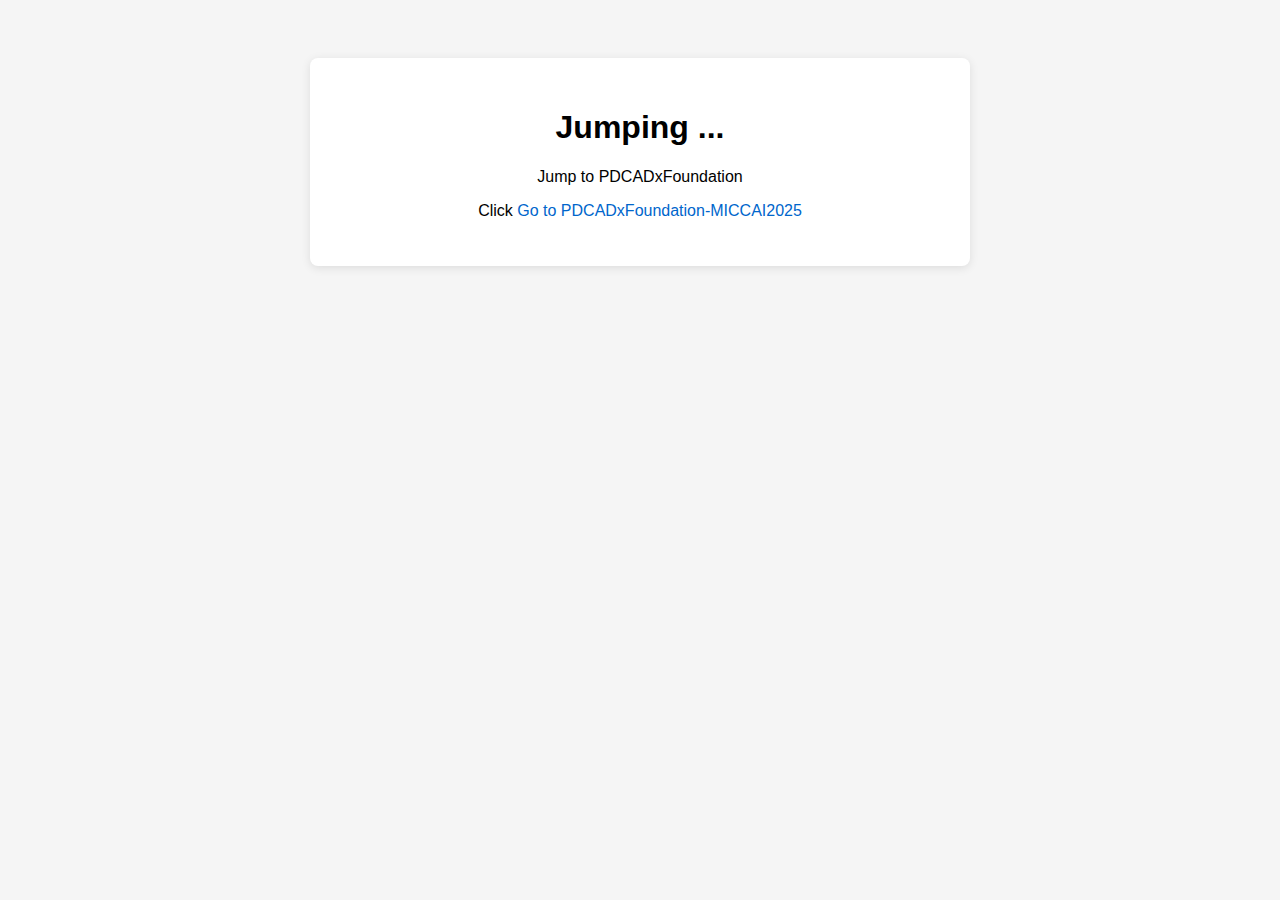
==== commit 20136ad7: "PDCADxFoundation" ====
--- a/challenges/PDCADxFoundation-html/index.html
+++ b/challenges/PDCADxFoundation-html/index.html
@@ -32,7 +32,7 @@
     <div class="container">
         <h1>Jumping ...</h1>
         <p>Jump to PDCADxFoundation</p>
-        <p>Click <a href="https://ruijin-imit.github.io/challenges/PDCADxFoundation-MICCAI2025/">点击这里</a>。</p>
+        <p>Click <a href="https://ruijin-imit.github.io/challenges/PDCADxFoundation-MICCAI2025/">Go to PDCADxFoundation-MICCAI2025</a> </p>
     </div>
 </body>
 </html>